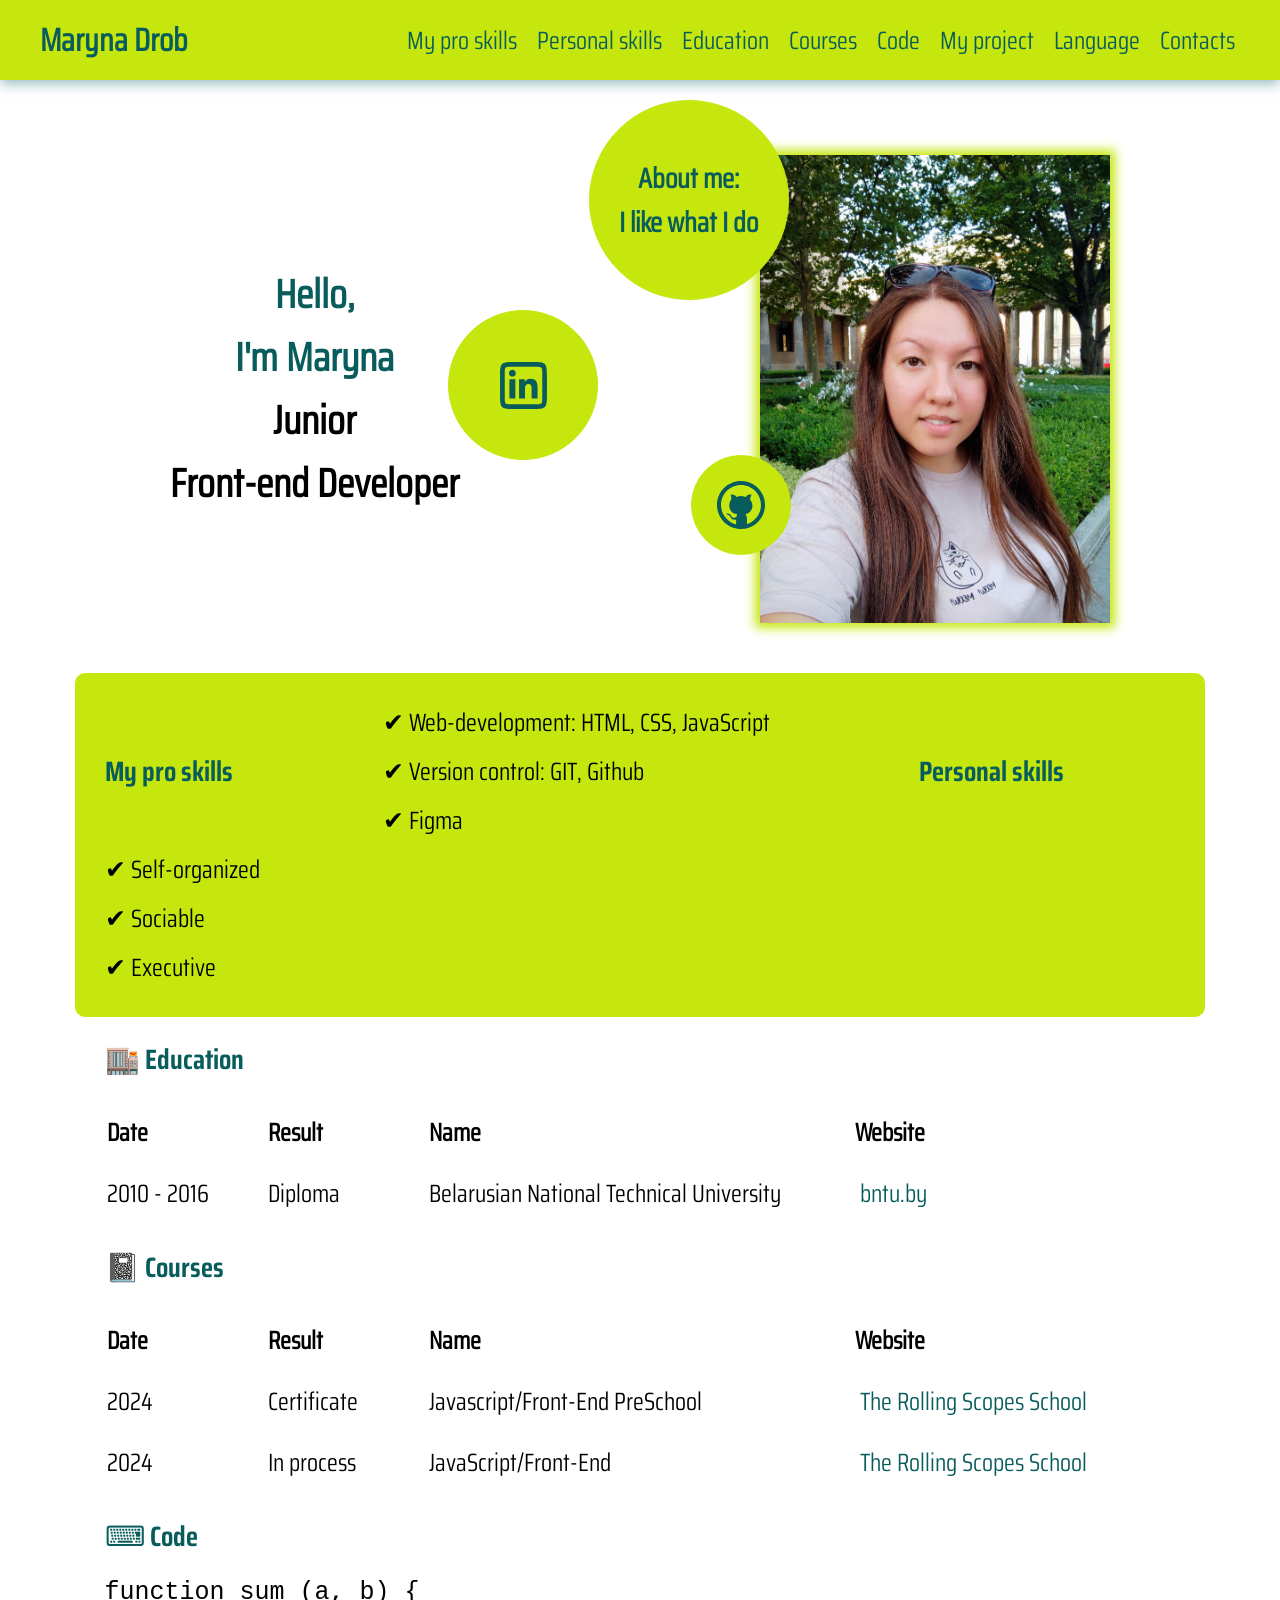
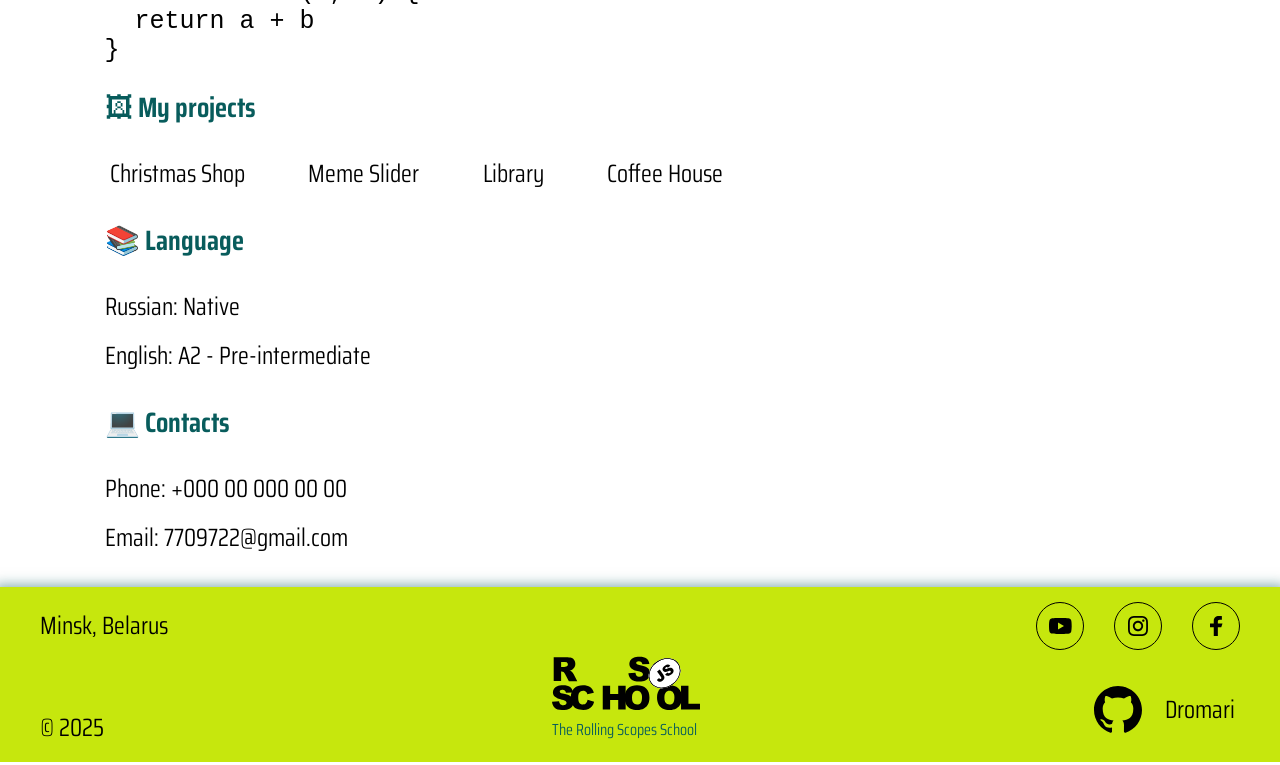
==== index.html @ 3d4a4706 "refactor: html for walidator" ====
<!DOCTYPE html>
<html lang="en">

<head>
  <meta charset="UTF-8">
  <meta name="viewport" content="width=device-width, initial-scale=1.0">
  <link rel="stylesheet" href="./style.css">
  <link rel="icon" href="./assets/images/favicon.ico" sizes="32x32">
  <title>Maryna Drob</title>
</head>

<body class="body">
  <div class="body-wrapper">

    <header class="header">
      <div class="header-wrapper">
        <div class="logo">
          <h1>Maryna Drob</h1>
        </div>
        <nav class="header-navigation">
          <ul class="header-navigation-wrapper">
            <li><a href="#pro-skills">My pro skills</a></li>
            <li><a href="#personal-skills">Personal skills</a></li>
            <li><a href="#education">Education</a></li>
            <li><a href="#courses">Courses</a></li>
            <li><a href="#code">Code</a></li>
            <li><a href="#projects">My project</a></li>
            <li><a href="#language">Language</a></li>
            <li><a href="#contacts">Contacts</a></li>
          </ul>
        </nav>
      </div>
    </header>

    <main class="main">

      <div class="about-me">
        <div class="name-profession">
          <h2 class="name">Hello,<br> I'm Maryna</h2>
          <h2>Junior <br> Front-end Developer</h2>
        </div>
        <h2 class="discription">About me: <br>
          I like what I do
        </h2>
        <a class="discription discription-github" href="https://github.com/dromari">
          <svg width="48" height="48" viewBox="0 0 48 48" fill="none" xmlns="http://www.w3.org/2000/svg">
            <rect width="48" height="48" fill="white" fill-opacity="0.01" />
            <path fill-rule="evenodd" clip-rule="evenodd"
              d="M24 4C12.9543 4 4 12.9543 4 24C4 35.0457 12.9543 44 24 44C35.0457 44 44 35.0457 44 24C44 12.9543 35.0457 4 24 4ZM0 24C0 10.7452 10.7452 0 24 0C37.2548 0 48 10.7452 48 24C48 37.2548 37.2548 48 24 48C10.7452 48 0 37.2548 0 24Z"
              fill="#085c5c" />
            <path fill-rule="evenodd" clip-rule="evenodd"
              d="M19.183 45.4715C18.9896 45.2218 18.9896 42.9972 19.183 38.798C17.1112 38.8695 15.8022 38.7257 15.256 38.3666C14.4368 37.8279 13.6166 36.1666 12.8889 34.9958C12.1612 33.825 10.546 33.6399 9.8938 33.3782C9.24158 33.1164 9.07785 32.0495 11.691 32.8564C14.3042 33.6633 14.4316 35.8606 15.256 36.3744C16.0804 36.8882 18.0512 36.6634 18.9446 36.2518C19.8379 35.8402 19.7722 34.3077 19.9315 33.7006C20.1329 33.1339 19.423 33.0082 19.4074 33.0036C18.5353 33.0036 13.9537 32.0072 12.6952 27.5705C11.4368 23.1339 13.0579 20.234 13.9227 18.9874C14.4992 18.1563 14.4482 16.3851 13.7697 13.6736C16.2333 13.3588 18.1344 14.1342 19.4732 16C19.4745 16.0107 21.2283 14.9571 24 14.9571C26.7718 14.9571 27.7551 15.8153 28.514 16C29.2728 16.1847 29.8798 12.734 34.5666 13.6736C33.5881 15.5968 32.7686 18 33.3941 18.9874C34.0195 19.9748 36.4742 23.1146 34.9664 27.5705C33.9611 30.5412 31.9851 32.3522 29.0382 33.0036C28.7002 33.1114 28.5313 33.2854 28.5313 33.5254C28.5313 33.8855 28.9881 33.9248 29.6463 35.6116C30.085 36.7361 30.1167 39.9479 29.7413 45.2469C28.7904 45.489 28.0506 45.6515 27.5219 45.7346C26.5845 45.8819 25.5667 45.9645 24.5666 45.9964C23.5666 46.0283 23.2193 46.0247 21.8368 45.896C20.9151 45.8102 20.0305 45.6687 19.183 45.4715Z"
              fill="#085c5c" />
          </svg>
        </a>
        <a class="discription discription-linkedin" href="https://www.linkedin.com/in/dromari/"><svg
            xmlns="http://www.w3.org/2000/svg" xmlns:xlink="http://www.w3.org/1999/xlink" viewBox="0,0,256,256"
            width="75px" height="75px" fill-rule="nonzero">
            <g fill="#085c5c" fill-rule="nonzero" stroke="none" stroke-width="1" stroke-linecap="butt"
              stroke-linejoin="miter" stroke-miterlimit="10" stroke-dasharray="" stroke-dashoffset="0"
              font-family="none" font-size="none" style="mix-blend-mode: normal">
              <g transform="scale(4,4)">
                <path
                  d="M23.77344,12c-10.918,0 -11.77344,0.85444 -11.77344,11.77344v16.45312c0,10.918 0.85544,11.77344 11.77344,11.77344h16.45312c10.918,0 11.77344,-0.85444 11.77344,-11.77344v-16.45312c0,-10.919 -0.85444,-11.77344 -11.77344,-11.77344zM21.16797,16h21.66406c4.793,0 5.16797,0.37497 5.16797,5.16797v21.66406c0,4.793 -0.37597,5.16797 -5.16797,5.16797h-21.66406c-4.793,0 -5.16797,-0.37597 -5.16797,-5.16797v-21.66406c0,-4.793 0.37497,-5.16797 5.16797,-5.16797zM22.50195,18.50391c-1.629,0 -2.94922,1.32027 -2.94922,2.94727c0,1.627 1.31922,2.94922 2.94922,2.94922c1.625,0 2.94531,-1.32122 2.94531,-2.94922c0,-1.625 -1.32031,-2.94727 -2.94531,-2.94727zM37.93359,26.32227c-2.46,0 -4.11016,1.34991 -4.78516,2.62891h-0.07031v-2.22266h-4.84961v16.27148h5.05273v-8.05078c0,-2.123 0.40611,-4.17773 3.03711,-4.17773c2.594,0 2.62695,2.42941 2.62695,4.31641v7.91211h5.05469v-8.92578c0,-4.382 -0.94541,-7.75195 -6.06641,-7.75195zM19.97266,26.72852v16.27148h5.05664v-16.27148z">
                </path>
              </g>
            </g>
          </svg></a>
        <div class="photo">
          <img class="photo-img" src="./assets/images/my-photo.jpg" alt="My Photo">
        </div>
      </div>

      <div class="skills section">
        <p class="title-section">My pro skills</p>
        <ul class="pro-skills-wrapper title-section">
          <li>&#10004; Web-development: HTML, CSS, JavaScript</li>
          <li>&#10004; Version control: GIT, Github</li>
          <li>&#10004; Figma</li>
        </ul>
        <p class="title-section">Personal skills</p>
        <ul class="personal-skills-wrapper title-section">
          <li>&#10004; Self-organized</li>
          <li>&#10004; Sociable</li>
          <li>&#10004; Executive</li>
        </ul>
      </div>

      <div class="education section" id="education">
        <p class="title-section">&#127980; Education</p>
        <table class="education-wrapper">
          <thead>
            <tr>
              <th class="table-date">Date</th>
              <th class="table-result">Result</th>
              <th class="table-name">Name</th>
              <th class="table-website">Website</th>
            </tr>
          </thead>
          <tbody>
            <tr>
              <td>2010 - 2016</td>
              <td>Diploma</td>
              <td>Belarusian National Technical University</td>
              <td><a href="https://bntu.by/en/university">bntu.by</a></td>
            </tr>
          </tbody>
        </table>
      </div>

      <div class="courses section" id="courses">
        <p class="title-section">&#128211; Courses</p>
        <table class="courses-wrapper">
          <thead>
            <tr>
              <th class="table-date">Date</th>
              <th class="table-result">Result</th>
              <th class="table-name">Name</th>
              <th class="table-website">Website</th>
            </tr>
          </thead>
          <tbody>
            <tr>
              <td>2024</td>
              <td>Certificate</td>
              <td>Javascript/Front-End PreSchool</td>
              <td><a href="https://rs.school/courses/javascript-preschool-ru">The Rolling Scopes School</a></td>
            </tr>
            <tr>
              <td>2024</td>
              <td>In process</td>
              <td>JavaScript/Front-End</td>
              <td><a href="https://rs.school/courses/javascript-ru">The Rolling Scopes School</a></td>
            </tr>
          </tbody>
        </table>
      </div>

      <div class="code section" id="code">
        <p class="title-section">&#9000; Code</p>
        <code class="code-wrapper"> function sum (a, b)  { <br>
                  &nbsp;&nbsp;return a + b <br>
                 }
        </code>
      </div>

      <div class="projects section" id="projects">
        <p class="title-section">&#128444; My projects</p>
        <ul class="projects-wrapper">
          <li>
            <a href="https://rolling-scopes-school.github.io/dromari-JSFE2024Q4/christmas-shop/pages/home/">Christmas
              Shop</a>
          </li>
          <li>
            <a href="https://dromari.github.io/cssMemeSlider/cssMemeSlider/index.html">Meme Slider</a>
          </li>
          <li>
            <a href="https://dromari.github.io/library/library/index.html">Library</a>
          </li>
          <li>
            <a href="https://dromari.github.io/coffee-house/coffee-house/pages/home/">Coffee House</a>
          </li>
        </ul>
      </div>

      <div class="language section" id="language">
        <p class="title-section">&#128218; Language</p>
        <ul class="language-wrapper">
          <li>Russian: Native</li>
          <li>English: A2 - Pre-intermediate</li>
        </ul>
      </div>

      <div class="contacts section" id="contacts">
        <p class="title-section">&#128187; Contacts</p>
        <ul class="contacts-wrapper">
          <li><a class="links-contacts" href="+000000000000">Phone: +000 00 000 00 00</a>
          </li>
          <li>
            <a class="links-contacts" href="mailto:7709722@gmail.com">Email: 7709722@gmail.com</a>
          </li>
        </ul>
      </div>

    </main>

    <footer class="footer">
      <div class="footer-wrapper">

        <div class="footer-first-line">
          <p class="location">Minsk, Belarus</p>
          <div class="social-wrapper">
            <div class="social-circle">
              <a href="https://youtube.com">
                <svg class="youtube-img social-img" width="24" height="24" viewBox="0 0 24 24" fill="none"
                  xmlns="http://www.w3.org/2000/svg">
                  <path
                    d="M10.03 15.38V8.62L15.97 12L10.03 15.38ZM23.23 6.5C23.1026 6.01772 22.8508 5.57733 22.4998 5.22285C22.1488 4.86838 21.711 4.61222 21.23 4.48C19.46 4 12.35 4 12.35 4C12.35 4 5.25 4 3.48 4.48C2.99901 4.61222 2.56115 4.86838 2.21018 5.22285C1.85921 5.57733 1.60743 6.01772 1.48 6.5C1 8.28 1 12 1 12C1 12 1 15.72 1.47 17.5C1.5983 17.9835 1.85159 18.4247 2.20441 18.7793C2.55723 19.1338 2.99717 19.3893 3.48 19.52C5.25 20 12.36 20 12.36 20C12.36 20 19.46 20 21.23 19.52C21.711 19.3878 22.1488 19.1316 22.4998 18.7771C22.8508 18.4227 23.1026 17.9823 23.23 17.5C23.71 15.72 23.71 12 23.71 12C23.71 12 23.71 8.28 23.24 6.5H23.23Z"
                    fill="black" />
                </svg>
              </a>
            </div>
            <div class="social-circle">
              <a href="https://instagram.com">
                <svg class="instagram-img social-img" width="24" height="24" viewBox="0 0 24 24" fill="none"
                  xmlns="http://www.w3.org/2000/svg">
                  <path
                    d="M13.0202 2C14.8202 2 15.2002 2.02 16.1202 2.06C17.1802 2.11 17.9102 2.28 18.5402 2.53C19.2002 2.78 19.7602 3.13 20.3102 3.68C20.8702 4.23 21.2102 4.79 21.4702 5.45C21.7202 6.08 21.8802 6.81 21.9302 7.88C21.9802 8.83 21.9902 9.2 21.9902 11.2V12.8C21.9902 14.8 21.9802 15.17 21.9302 16.12C21.9144 16.9468 21.7589 17.7651 21.4702 18.54C21.2102 19.2 20.8702 19.76 20.3202 20.31C19.7602 20.87 19.2002 21.21 18.5402 21.47C17.9102 21.72 17.1802 21.88 16.1202 21.93C15.1702 21.98 14.7902 21.99 12.7902 21.99H11.2002C9.20015 21.99 8.83015 21.98 7.87015 21.93C7.04333 21.9141 6.22515 21.7586 5.45015 21.47C4.78376 21.2195 4.17981 20.8271 3.68015 20.32C3.16796 19.8186 2.77199 19.211 2.52015 18.54C2.23177 17.765 2.07626 16.9468 2.06015 16.12C2.01113 15.0874 1.99112 14.0537 2.00015 13.02V10.97C2.00015 9.17 2.02015 8.79 2.06015 7.87C2.11015 6.81 2.28015 6.08 2.52015 5.45C2.78015 4.79 3.12015 4.23 3.68015 3.68C4.17533 3.16743 4.78059 2.77418 5.45015 2.53C6.22461 2.23821 7.04278 2.07931 7.87015 2.06C8.79015 2.02 9.17015 2 10.9702 2H13.0202ZM13.0402 3.8H10.9502C9.22015 3.8 8.85015 3.82 7.95015 3.86C6.98015 3.9 6.45015 4.06 6.10015 4.2C5.63015 4.38 5.30015 4.6 4.95015 4.95C4.60015 5.3 4.38015 5.63 4.20015 6.1C4.07015 6.45 3.90015 6.98 3.86015 7.96C3.82015 8.86 3.80015 9.22 3.80015 10.96V13.04C3.80015 14.78 3.82015 15.14 3.86015 16.04C3.90015 17.01 4.06015 17.54 4.20015 17.89C4.38015 18.36 4.60015 18.69 4.95015 19.04C5.30015 19.39 5.63015 19.61 6.10015 19.79C6.45015 19.93 6.98015 20.09 7.96015 20.13C8.93015 20.18 9.28015 20.19 11.4402 20.19H12.5502C14.7202 20.19 15.0602 20.18 16.0402 20.13C17.0102 20.09 17.5402 19.93 17.8902 19.79C18.3602 19.61 18.6902 19.39 19.0402 19.04C19.3902 18.69 19.6102 18.36 19.7902 17.89C19.9302 17.54 20.0902 17.01 20.1302 16.04C20.1802 15.06 20.1902 14.72 20.1902 12.55V11.45C20.1902 9.28 20.1802 8.93 20.1302 7.95C20.0902 6.98 19.9302 6.45 19.7902 6.1C19.6292 5.66543 19.373 5.27246 19.0402 4.95C18.7179 4.61692 18.3249 4.3606 17.8902 4.2C17.2971 3.98317 16.6716 3.86822 16.0402 3.86C15.0409 3.81227 14.0405 3.79226 13.0402 3.8ZM12.0002 6.86C13.362 6.86 14.6681 7.40101 15.6311 8.36401C16.5941 9.32701 17.1352 10.6331 17.1352 11.995C17.1352 13.3569 16.5941 14.663 15.6311 15.626C14.6681 16.589 13.362 17.13 12.0002 17.13C10.6383 17.13 9.33216 16.589 8.36916 15.626C7.40616 14.663 6.86515 13.3569 6.86515 11.995C6.86515 10.6331 7.40616 9.32701 8.36916 8.36401C9.33216 7.40101 10.6383 6.86 12.0002 6.86ZM12.0002 8.66C11.1157 8.66 10.2674 9.01136 9.64195 9.6368C9.01652 10.2622 8.66515 11.1105 8.66515 11.995C8.66515 12.8795 9.01652 13.7278 9.64195 14.3532C10.2674 14.9786 11.1157 15.33 12.0002 15.33C12.8847 15.33 13.7329 14.9786 14.3584 14.3532C14.9838 13.7278 15.3352 12.8795 15.3352 11.995C15.3352 11.1105 14.9838 10.2622 14.3584 9.6368C13.7329 9.01136 12.8847 8.66 12.0002 8.66ZM17.3302 5.46C17.6484 5.46 17.9536 5.58643 18.1787 5.81147C18.4037 6.03652 18.5302 6.34174 18.5302 6.66C18.5302 6.97826 18.4037 7.28348 18.1787 7.50853C17.9536 7.73357 17.6484 7.86 17.3302 7.86C17.0119 7.86 16.7067 7.73357 16.4816 7.50853C16.2566 7.28348 16.1302 6.97826 16.1302 6.66C16.1302 6.34174 16.2566 6.03652 16.4816 5.81147C16.7067 5.58643 17.0119 5.46 17.3302 5.46Z"
                    fill="black" />
                </svg>
              </a>
            </div>
            <div class="social-circle">
              <a href="https://facebook.com">
                <svg class="facebook-img social-img" width="24" height="24" viewBox="0 0 24 24" fill="none"
                  xmlns="http://www.w3.org/2000/svg">
                  <path
                    d="M9.78 22L9.75 13.25H6V9.5H9.75V7C9.75 3.63 11.84 2 14.85 2C16.29 2 17.53 2.1 17.89 2.15V5.68H15.8C14.17 5.68 13.85 6.46 13.85 7.6V9.5H18.5L17.25 13.25H13.85V22H9.78Z"
                    fill="black" />
                </svg>
              </a>
            </div>
          </div>
        </div>

        <div class="footer-second-line">
          <p>&copy; 2025</p>
          <a href="https://rs.school/js-stage0/" class="link-rsschool">
            <img src="./assets/images/icon/rs_school_js.svg" alt="GitHub">
            The Rolling Scopes School
          </a>
          <a href="https://github.com/dromari" class="link-github">
            <svg xmlns="http://www.w3.org/2000/svg" x="0px" y="0px" width="64" height="64" viewBox="0 0 32 32">
              <path fill-rule="evenodd"
                d="M 16 4 C 9.371094 4 4 9.371094 4 16 C 4 21.300781 7.4375 25.800781 12.207031 27.386719 C 12.808594 27.496094 13.027344 27.128906 13.027344 26.808594 C 13.027344 26.523438 13.015625 25.769531 13.011719 24.769531 C 9.671875 25.492188 8.96875 23.160156 8.96875 23.160156 C 8.421875 21.773438 7.636719 21.402344 7.636719 21.402344 C 6.546875 20.660156 7.71875 20.675781 7.71875 20.675781 C 8.921875 20.761719 9.554688 21.910156 9.554688 21.910156 C 10.625 23.746094 12.363281 23.214844 13.046875 22.910156 C 13.15625 22.132813 13.46875 21.605469 13.808594 21.304688 C 11.144531 21.003906 8.34375 19.972656 8.34375 15.375 C 8.34375 14.0625 8.8125 12.992188 9.578125 12.152344 C 9.457031 11.851563 9.042969 10.628906 9.695313 8.976563 C 9.695313 8.976563 10.703125 8.65625 12.996094 10.207031 C 13.953125 9.941406 14.980469 9.808594 16 9.804688 C 17.019531 9.808594 18.046875 9.941406 19.003906 10.207031 C 21.296875 8.65625 22.300781 8.976563 22.300781 8.976563 C 22.957031 10.628906 22.546875 11.851563 22.421875 12.152344 C 23.191406 12.992188 23.652344 14.0625 23.652344 15.375 C 23.652344 19.984375 20.847656 20.996094 18.175781 21.296875 C 18.605469 21.664063 18.988281 22.398438 18.988281 23.515625 C 18.988281 25.121094 18.976563 26.414063 18.976563 26.808594 C 18.976563 27.128906 19.191406 27.503906 19.800781 27.386719 C 24.566406 25.796875 28 21.300781 28 16 C 28 9.371094 22.628906 4 16 4 Z">
              </path>
            </svg>
            Dromari
          </a>
        </div>

      </div>
    </footer>



  </div>
</body>

</html>
---- style.css ----
/* :root {
  --bg: #ffffff;
  --green-line: #c6e70d8e;
  --max-width: 1440px;
  --content-width: 1238px;
} */

@font-face {
  font-family: "Saira-Regular";
  src: url("./assets/fonts/Saira_Condensed-Regular.ttf");
}

@font-face {
  font-family: "Saira-Bold";
  src: url("./assets/fonts/Saira_Condensed-Bold.ttf");
}

* {
  box-sizing: border-box;
}

html {
  scroll-behavior: smooth;
}

body {
  margin: 0 auto;
  max-width: 1920px;
  font-family: "Saira-Regular";
}

.body-wrapper {
  display: flex;
  flex-direction: column;
  justify-content: space-between;
  max-width: 1920px;
}

h1 {
  margin: 0;
  color: #085c5c;
}

hr {
  border: none;
  background-color: #085c5c;
  height: 3px;
  width: 80%;
}

h2 {
  margin: 0;
  text-align: center;
  font-size: 40px;
}

ul {
  margin: 0;
  padding: 0;
}

li {
  list-style: none;
}

a {
  text-decoration: none;
  transition: background 0.5s, color 0.5s;
  color: #085c5c;
  padding: 5px;
  border-radius: 10px;
}

a:hover {
  background: #085c5c;
  color: #c6e70d;
}

p {
  font-family: "Saira-Regular";
  font-size: 25px;
  margin: 20px 0;
}

.section {
  width: 90%;
}

.section > ul > li {
  font-size: 25px;
  padding: 5px 0;
}

/*--------header-----------*/

.header {
  background: #c6e70d;
  box-shadow: 0px 4px 12px #0d606f6b;
}

.header-wrapper {
  display: flex;
  align-items: center;
  justify-content: space-between;
  margin: 15px 40px;
  flex-wrap: wrap;
}

.header-navigation-wrapper {
  display: flex;
  cursor: pointer;
  gap: 10px;
  font-size: 25px;
  flex-wrap: wrap;
}

/*----------main----------*/

.main {
  display: flex;
  flex-direction: column;
  align-items: center;
  margin: 25px 45px;
}

/*--------about-me--------*/

.about-me {
  display: flex;
  justify-content: space-around;
  align-items: center;
  width: 100%;
  margin: 50px 0;
  gap: 50px;
}

.name {
  display: flex;
  flex-direction: column;
  align-items: center;
  text-decoration: none;
  color: #085c5c;
  text-align: center;
}
/* 
.name::after {
  width: 200px;
  height: 2px;
  color: #c6e70d;
} */

.discription {
  position: absolute;
  top: 100px;
  left: 46%;
  display: flex;
  border: 1px solid #c6e70d;
  border-radius: 50%;
  width: 200px;
  height: 200px;
  align-items: center;
  justify-content: center;
  font-size: 28px;
  background-color: #c6e70d;
  color: #085c5c;
  z-index: 5;
}

.discription-github {
  width: 100px;
  height: 100px;
  top: 455px;
  left: 54%;
}

.discription-linkedin {
  width: 150px;
  height: 150px;
  top: 310px;
  left: 35%;
}

.discription-github:hover,
.discription-linkedin:hover {
  box-shadow: 0px 0px 10px 5px #c6e70d;
  background-color: #d5f80f;
  transition: 0.5s;
  border-radius: 50%;
}

.discription-github:hover > svg,
.discription-linkedin:hover > svg {
  transform: scale(1.2);
  transition: 0.5s;
}

.photo {
  display: flex;
  justify-content: center;
  box-shadow: 0px 0px 10px 5px #c6e70d;
  width: 350px;
  overflow: hidden;
}

.photo-img {
  width: 100%;
}

.text {
  text-align: center;
  font-family: "RobotoSlab";
  font-size: 25px;
  text-decoration: none;
  color: #085c5c;
}

/*----------skills---------*/

.skills {
  display: flex;
  align-items: center;
  gap: 14%;
  width: 95%;
  background-color: #c6e70d;
  border-radius: 10px;
  flex-wrap: wrap;
  padding: 25px 30px;
}

.title-section {
  font-family: "Saira-Bold";
  color: #085c5c;
  font-size: 28px;
}

.title-section > li {
  font-family: "Saira-Regular";
  color: #000;
}

/*---------education---------*/

table,
th,
td {
  border: 1px none rgb(0, 0, 0);
}

th,
td {
  padding: 10px 0;
}

.education-wrapper {
  font-size: 25px;
  width: 100%;
  text-align: justify;
}

.table-date {
  width: 15%;
}

.table-result {
  width: 15%;
}

.table-name {
  width: 40%;
}

/*---------courses--------*/

.courses-wrapper {
  font-size: 25px;
  width: 100%;
  text-align: justify;
}

/*---------cost--------*/

.code-wrapper {
  font-size: 25px;
}

/*---------projects-------*/

.projects-wrapper {
  display: flex;
  gap: 5%;
}

.projects-wrapper > li > a {
  color: #000;
}

.projects-wrapper > li > a:hover {
  color: #c6e70d;
}

/*---------language------*/

/*---------contacts-------*/

.links-contacts {
  padding: 0;
  color: #000;
}

.links-contacts:hover {
  background: none;
  color: #085c5c;
}

/*--------footer------*/

.footer {
  background-color: #c6e70d;
  box-shadow: 0px 3px 12px 5px rgb(8 92 92 / 50%);
}

.footer-wrapper {
  margin: 15px 40px;
}

.footer p {
  font-size: 25px;
  margin: 0;
}

.footer-first-line,
.footer-second-line {
  display: flex;
  justify-content: space-between;
}

.footer-first-line {
  align-items: center;
}

.footer-second-line {
  align-items: end;
}

.footer-second-line p {
  margin-right: 66px;
}

.social-wrapper {
  display: flex;
  gap: 30px;
}

.social-circle:hover {
  border: 4px solid #085c5c;
  background: #085c5c;
}

.social-circle:hover > a > .social-img > path {
  transition: 0.5s;
  fill: #c6e70d;
}

.footer-social-wrapper > ul {
  margin: 0;
}

.social-circle {
  display: flex;
  align-items: center;
  justify-content: center;
  width: 48px;
  height: 48px;
  border: 1px solid #000;
  border-radius: 50%;
  gap: 25px;
  cursor: pointer;
}

.social-circle a {
  width: 24px;
  height: 24px;
  padding: 0;
}

.social-circle > a:hover {
  background: none;
  border-radius: 0px;
}

.link-github {
  display: flex;
  align-items: center;
  gap: 15px;
  font-size: 25px;
  color: #000;
}

.link-github:hover {
  background: none;
  color: #085c5c;
}

.link-github:hover > svg {
  fill: #085c5c;
}
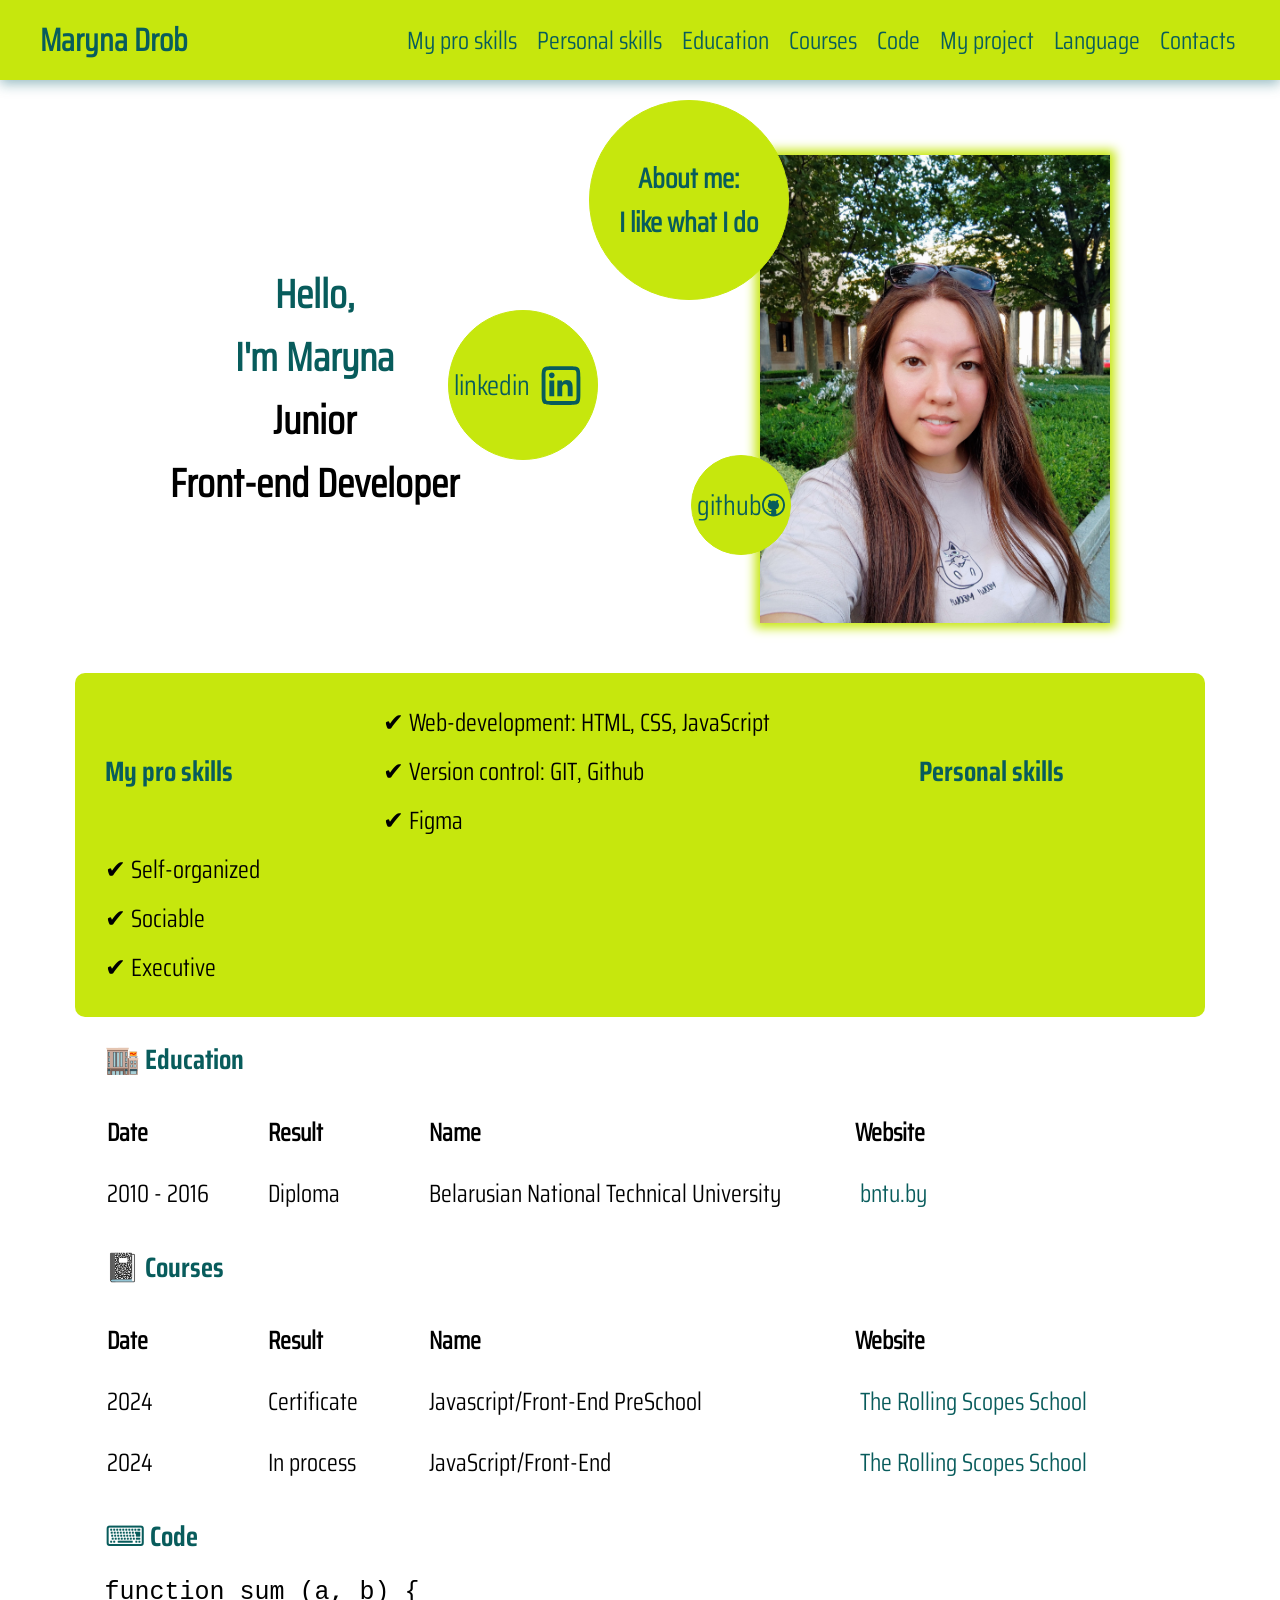
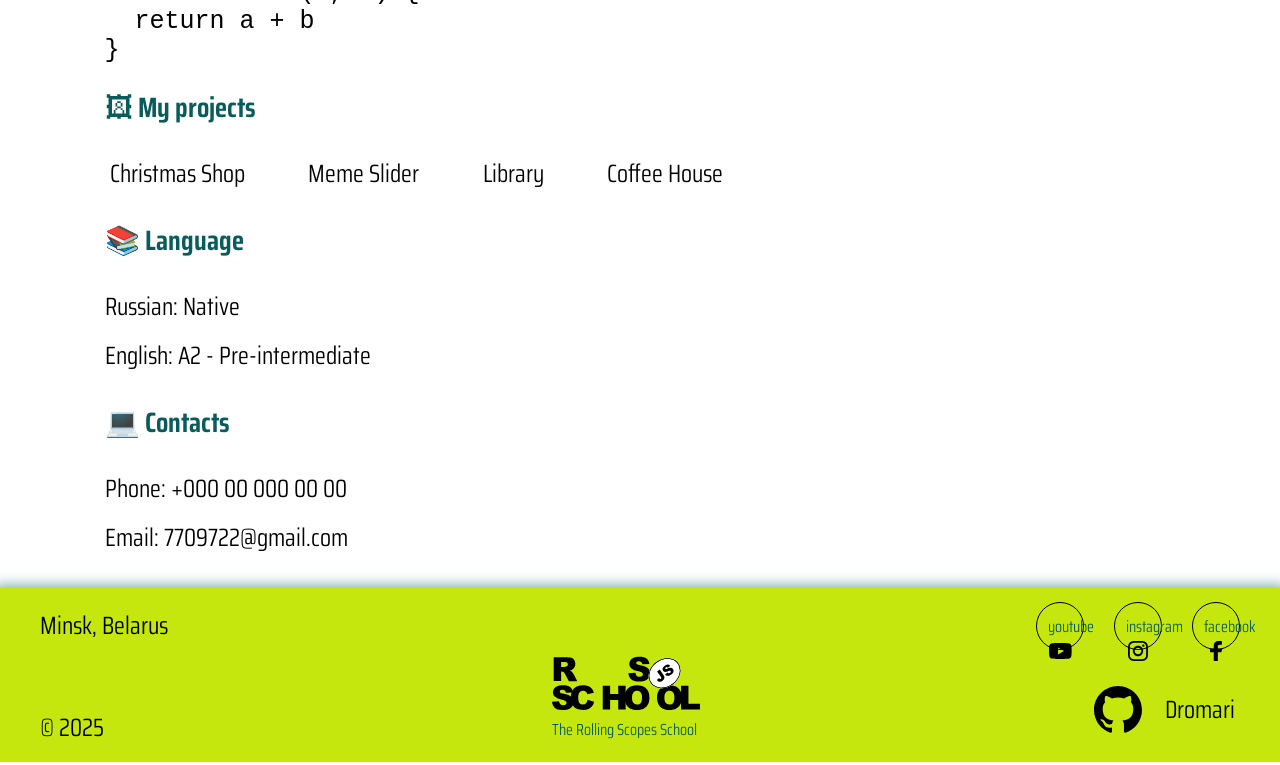
==== commit 6d1fbd0f: "refactor: anchor" ====
--- a/index.html
+++ b/index.html
@@ -43,6 +43,7 @@
           I like what I do
         </h2>
         <a class="discription discription-github" href="https://github.com/dromari">
+          github
           <svg width="48" height="48" viewBox="0 0 48 48" fill="none" xmlns="http://www.w3.org/2000/svg">
             <rect width="48" height="48" fill="white" fill-opacity="0.01" />
             <path fill-rule="evenodd" clip-rule="evenodd"
@@ -53,7 +54,9 @@
               fill="#085c5c" />
           </svg>
         </a>
-        <a class="discription discription-linkedin" href="https://www.linkedin.com/in/dromari/"><svg
+        <a class="discription discription-linkedin" href="https://www.linkedin.com/in/dromari/">
+          linkedin
+          <svg
             xmlns="http://www.w3.org/2000/svg" xmlns:xlink="http://www.w3.org/1999/xlink" viewBox="0,0,256,256"
             width="75px" height="75px" fill-rule="nonzero">
             <g fill="#085c5c" fill-rule="nonzero" stroke="none" stroke-width="1" stroke-linecap="butt"
@@ -65,20 +68,21 @@
                 </path>
               </g>
             </g>
-          </svg></a>
+          </svg>
+        </a>
         <div class="photo">
           <img class="photo-img" src="./assets/images/my-photo.jpg" alt="My Photo">
         </div>
       </div>
 
       <div class="skills section">
-        <p class="title-section">My pro skills</p>
+        <p class="title-section" id="pro-skills">My pro skills</p>
         <ul class="pro-skills-wrapper title-section">
           <li>&#10004; Web-development: HTML, CSS, JavaScript</li>
           <li>&#10004; Version control: GIT, Github</li>
           <li>&#10004; Figma</li>
         </ul>
-        <p class="title-section">Personal skills</p>
+        <p class="title-section" id="personal-skills">Personal skills</p>
         <ul class="personal-skills-wrapper title-section">
           <li>&#10004; Self-organized</li>
           <li>&#10004; Sociable</li>
@@ -86,15 +90,15 @@
         </ul>
       </div>
 
-      <div class="education section" id="education">
-        <p class="title-section">&#127980; Education</p>
+      <div class="education section">
+        <p class="title-section" id="education">&#127980; Education</p>
         <table class="education-wrapper">
           <thead>
             <tr>
-              <th class="table-date">Date</th>
-              <th class="table-result">Result</th>
-              <th class="table-name">Name</th>
-              <th class="table-website">Website</th>
+              <th class="table-date" scope="col">Date</th>
+              <th class="table-result" scope="col">Result</th>
+              <th class="table-name" scope="col">Name</th>
+              <th class="table-website" scope="col">Website</th>
             </tr>
           </thead>
           <tbody>
@@ -108,15 +112,15 @@
         </table>
       </div>
 
-      <div class="courses section" id="courses">
-        <p class="title-section">&#128211; Courses</p>
+      <div class="courses section">
+        <p class="title-section" id="courses">&#128211; Courses</p>
         <table class="courses-wrapper">
           <thead>
             <tr>
-              <th class="table-date">Date</th>
-              <th class="table-result">Result</th>
-              <th class="table-name">Name</th>
-              <th class="table-website">Website</th>
+              <th class="table-date" scope="col">Date</th>
+              <th class="table-result" scope="col">Result</th>
+              <th class="table-name" scope="col">Name</th>
+              <th class="table-website" scope="col">Website</th>
             </tr>
           </thead>
           <tbody>
@@ -136,16 +140,16 @@
         </table>
       </div>
 
-      <div class="code section" id="code">
-        <p class="title-section">&#9000; Code</p>
+      <div class="code section">
+        <p class="title-section" id="code">&#9000; Code</p>
         <code class="code-wrapper"> function sum (a, b)  { <br>
                   &nbsp;&nbsp;return a + b <br>
                  }
         </code>
       </div>
 
-      <div class="projects section" id="projects">
-        <p class="title-section">&#128444; My projects</p>
+      <div class="projects section">
+        <p class="title-section" id="projects">&#128444; My projects</p>
         <ul class="projects-wrapper">
           <li>
             <a href="https://rolling-scopes-school.github.io/dromari-JSFE2024Q4/christmas-shop/pages/home/">Christmas
@@ -163,16 +167,16 @@
         </ul>
       </div>
 
-      <div class="language section" id="language">
-        <p class="title-section">&#128218; Language</p>
+      <div class="language section">
+        <p class="title-section" id="language">&#128218; Language</p>
         <ul class="language-wrapper">
           <li>Russian: Native</li>
           <li>English: A2 - Pre-intermediate</li>
         </ul>
       </div>
 
-      <div class="contacts section" id="contacts">
-        <p class="title-section">&#128187; Contacts</p>
+      <div class="contacts section">
+        <p class="title-section" id="contacts">&#128187; Contacts</p>
         <ul class="contacts-wrapper">
           <li><a class="links-contacts" href="+000000000000">Phone: +000 00 000 00 00</a>
           </li>
@@ -191,7 +195,7 @@
           <p class="location">Minsk, Belarus</p>
           <div class="social-wrapper">
             <div class="social-circle">
-              <a href="https://youtube.com">
+              <a href="https://youtube.com">youtube
                 <svg class="youtube-img social-img" width="24" height="24" viewBox="0 0 24 24" fill="none"
                   xmlns="http://www.w3.org/2000/svg">
                   <path
@@ -201,7 +205,7 @@
               </a>
             </div>
             <div class="social-circle">
-              <a href="https://instagram.com">
+              <a href="https://instagram.com">instagram
                 <svg class="instagram-img social-img" width="24" height="24" viewBox="0 0 24 24" fill="none"
                   xmlns="http://www.w3.org/2000/svg">
                   <path
@@ -211,7 +215,7 @@
               </a>
             </div>
             <div class="social-circle">
-              <a href="https://facebook.com">
+              <a href="https://facebook.com">facebook
                 <svg class="facebook-img social-img" width="24" height="24" viewBox="0 0 24 24" fill="none"
                   xmlns="http://www.w3.org/2000/svg">
                   <path
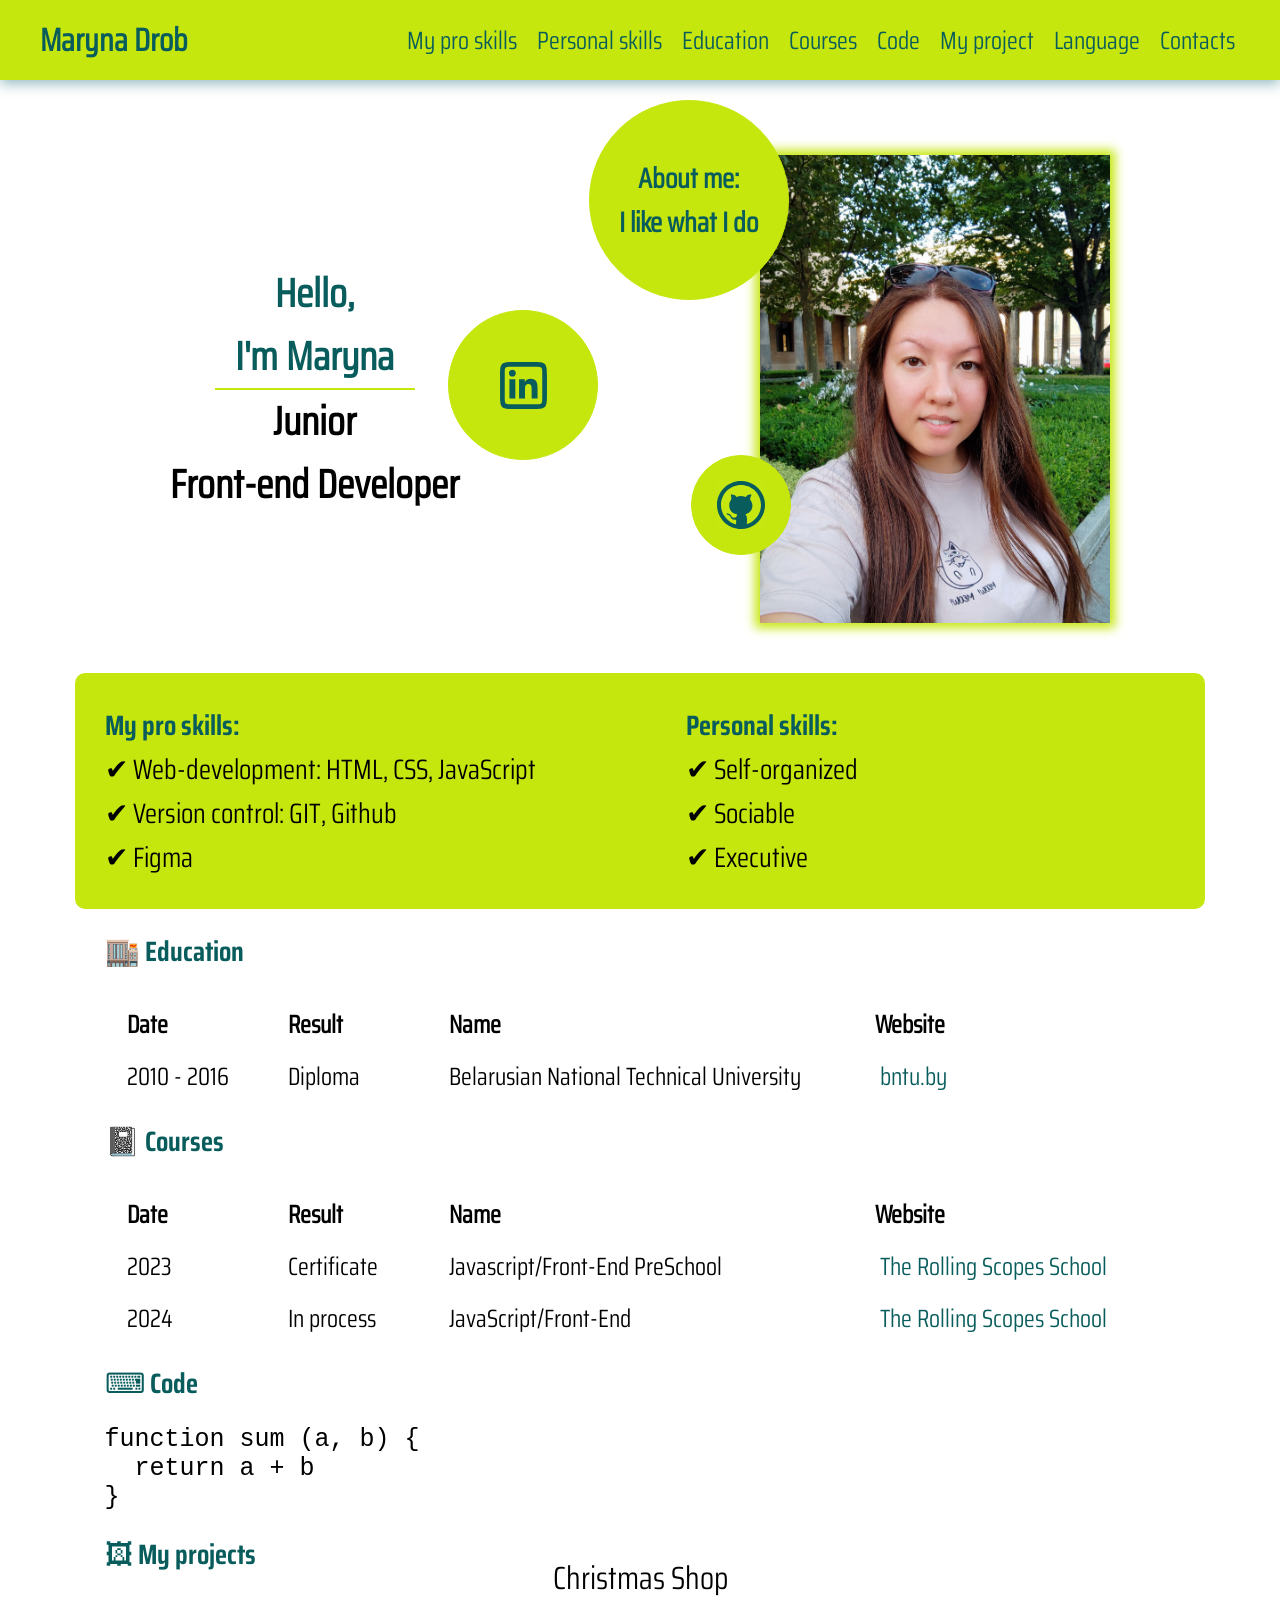
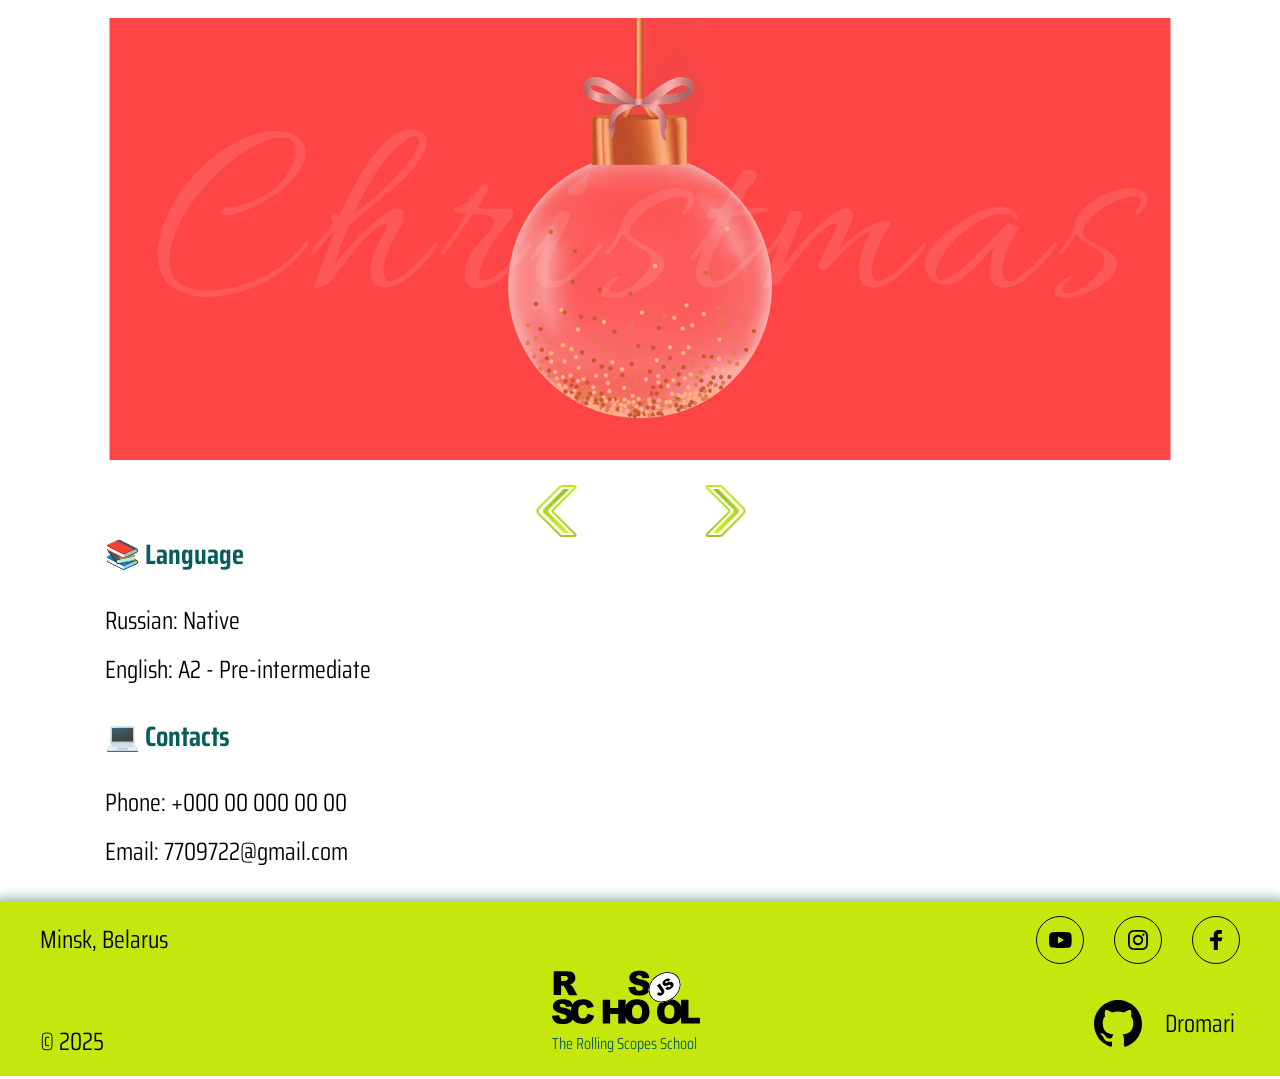
==== commit 35134b28: "feat: slider" ====
--- a/index.html
+++ b/index.html
@@ -42,8 +42,7 @@
         <h2 class="discription">About me: <br>
           I like what I do
         </h2>
-        <a class="discription discription-github" href="https://github.com/dromari">
-          github
+        <a class="discription discription-github" href="https://github.com/dromari" target="_blank">
           <svg width="48" height="48" viewBox="0 0 48 48" fill="none" xmlns="http://www.w3.org/2000/svg">
             <rect width="48" height="48" fill="white" fill-opacity="0.01" />
             <path fill-rule="evenodd" clip-rule="evenodd"
@@ -54,9 +53,7 @@
               fill="#085c5c" />
           </svg>
         </a>
-        <a class="discription discription-linkedin" href="https://www.linkedin.com/in/dromari/">
-          linkedin
-          <svg
+        <a class="discription discription-linkedin" href="https://www.linkedin.com/in/dromari/" target="_blank"><svg
             xmlns="http://www.w3.org/2000/svg" xmlns:xlink="http://www.w3.org/1999/xlink" viewBox="0,0,256,256"
             width="75px" height="75px" fill-rule="nonzero">
             <g fill="#085c5c" fill-rule="nonzero" stroke="none" stroke-width="1" stroke-linecap="butt"
@@ -68,26 +65,30 @@
                 </path>
               </g>
             </g>
-          </svg>
-        </a>
+          </svg></a>
         <div class="photo">
           <img class="photo-img" src="./assets/images/my-photo.jpg" alt="My Photo">
         </div>
       </div>
 
       <div class="skills section">
-        <p class="title-section" id="pro-skills">My pro skills</p>
-        <ul class="pro-skills-wrapper title-section">
-          <li>&#10004; Web-development: HTML, CSS, JavaScript</li>
-          <li>&#10004; Version control: GIT, Github</li>
-          <li>&#10004; Figma</li>
-        </ul>
-        <p class="title-section" id="personal-skills">Personal skills</p>
-        <ul class="personal-skills-wrapper title-section">
-          <li>&#10004; Self-organized</li>
-          <li>&#10004; Sociable</li>
-          <li>&#10004; Executive</li>
-        </ul>
+        <div class="pro-skills">
+          <p class="title-section title-pro-skills" id="pro-skills">My pro skills:</p>
+          <ul class="pro-skills-wrapper title-section">
+            <li>&#10004; Web-development: HTML, CSS, JavaScript</li>
+            <li>&#10004; Version control: GIT, Github</li>
+            <li>&#10004; Figma</li>
+          </ul>
+        </div>
+        <div class="personal-skills">
+          <p class="title-section title-personal-skills" id="personal-skills">Personal skills:</p>
+          <ul class="personal-skills-wrapper title-section">
+            <li>&#10004; Self-organized</li>
+            <li>&#10004; Sociable</li>
+            <li>&#10004; Executive</li>
+          </ul>
+        </div>
+
       </div>
 
       <div class="education section">
@@ -106,7 +107,7 @@
               <td>2010 - 2016</td>
               <td>Diploma</td>
               <td>Belarusian National Technical University</td>
-              <td><a href="https://bntu.by/en/university">bntu.by</a></td>
+              <td><a href="https://bntu.by/en/university" target="_blank">bntu.by</a></td>
             </tr>
           </tbody>
         </table>
@@ -125,16 +126,17 @@
           </thead>
           <tbody>
             <tr>
-              <td>2024</td>
+              <td>2023</td>
               <td>Certificate</td>
               <td>Javascript/Front-End PreSchool</td>
-              <td><a href="https://rs.school/courses/javascript-preschool-ru">The Rolling Scopes School</a></td>
+              <td><a href="https://rs.school/courses/javascript-preschool-ru" target="_blank">The Rolling Scopes
+                  School</a></td>
             </tr>
             <tr>
               <td>2024</td>
               <td>In process</td>
               <td>JavaScript/Front-End</td>
-              <td><a href="https://rs.school/courses/javascript-ru">The Rolling Scopes School</a></td>
+              <td><a href="https://rs.school/courses/javascript-ru" target="_blank">The Rolling Scopes School</a></td>
             </tr>
           </tbody>
         </table>
@@ -150,21 +152,56 @@
 
       <div class="projects section">
         <p class="title-section" id="projects">&#128444; My projects</p>
-        <ul class="projects-wrapper">
-          <li>
-            <a href="https://rolling-scopes-school.github.io/dromari-JSFE2024Q4/christmas-shop/pages/home/">Christmas
-              Shop</a>
-          </li>
-          <li>
-            <a href="https://dromari.github.io/cssMemeSlider/cssMemeSlider/index.html">Meme Slider</a>
-          </li>
-          <li>
-            <a href="https://dromari.github.io/library/library/index.html">Library</a>
-          </li>
-          <li>
-            <a href="https://dromari.github.io/coffee-house/coffee-house/pages/home/">Coffee House</a>
-          </li>
-        </ul>
+
+        <div class="slider">
+          <div class="slider-container">
+            <div class="slide active">
+              <div class="description-slide">
+                <div class="project-name">Christmas Shop</div>
+                <a href="https://rolling-scopes-school.github.io/dromari-JSFE2024Q4/christmas-shop/pages/home/"
+                  target="_blank">
+                  <div class="project-image-container">
+                    <img class="project-image" src="./assets/images/christmas-shop.jpg" alt="project">
+                  </div>
+                </a>
+              </div>
+            </div>
+            <div class="slide">
+              <div class="description-slide">
+                <div class="project-name">Meme Slider</div>
+                <a href="https://dromari.github.io/cssMemeSlider/cssMemeSlider/index.html" target="_blank">
+                  <div class="project-image-container">
+                    <img class="project-image" src="./assets/images/meme-slider.jpg" alt="project">
+                  </div>
+                </a>
+              </div>
+            </div>
+            <div class="slide">
+              <div class="description-slide">
+                <div class="project-name">Library</div>
+                <a href="https://dromari.github.io/library/library/index.html" target="_blank">
+                  <div class="project-image-container">
+                    <img class="project-image" src="./assets/images/library.jpg" alt="project">
+                  </div>
+                </a>
+              </div>
+            </div>
+            <div class="slide">
+              <div class="description-slide">
+                <div class="project-name">Coffee House</div>
+                <a href="https://dromari.github.io/coffee-house/coffee-house/pages/home/" target="_blank">
+                  <div class="project-image-container">
+                    <img class="project-image" src="./assets/images/coffee-house.jpg" alt="project">
+                  </div>
+                </a>
+              </div>
+            </div>
+          </div>
+          <div class="controls">
+            <div class="arrow left"></div>
+            <div class="arrow right"></div>
+          </div>
+        </div>
       </div>
 
       <div class="language section">
@@ -178,10 +215,10 @@
       <div class="contacts section">
         <p class="title-section" id="contacts">&#128187; Contacts</p>
         <ul class="contacts-wrapper">
-          <li><a class="links-contacts" href="+000000000000">Phone: +000 00 000 00 00</a>
+          <li><a class="links-contacts" href="+000000000000" target="_blank">Phone: +000 00 000 00 00</a>
           </li>
           <li>
-            <a class="links-contacts" href="mailto:7709722@gmail.com">Email: 7709722@gmail.com</a>
+            <a class="links-contacts" href="mailto:7709722@gmail.com" target="_blank">Email: 7709722@gmail.com</a>
           </li>
         </ul>
       </div>
@@ -195,7 +232,7 @@
           <p class="location">Minsk, Belarus</p>
           <div class="social-wrapper">
             <div class="social-circle">
-              <a href="https://youtube.com">youtube
+              <a href="https://youtube.com" target="_blank">
                 <svg class="youtube-img social-img" width="24" height="24" viewBox="0 0 24 24" fill="none"
                   xmlns="http://www.w3.org/2000/svg">
                   <path
@@ -205,7 +242,7 @@
               </a>
             </div>
             <div class="social-circle">
-              <a href="https://instagram.com">instagram
+              <a href="https://instagram.com" target="_blank">
                 <svg class="instagram-img social-img" width="24" height="24" viewBox="0 0 24 24" fill="none"
                   xmlns="http://www.w3.org/2000/svg">
                   <path
@@ -215,7 +252,7 @@
               </a>
             </div>
             <div class="social-circle">
-              <a href="https://facebook.com">facebook
+              <a href="https://facebook.com" target="_blank">
                 <svg class="facebook-img social-img" width="24" height="24" viewBox="0 0 24 24" fill="none"
                   xmlns="http://www.w3.org/2000/svg">
                   <path
@@ -229,11 +266,11 @@
 
         <div class="footer-second-line">
           <p>&copy; 2025</p>
-          <a href="https://rs.school/js-stage0/" class="link-rsschool">
+          <a href="https://rs.school/js-stage0/" class="link-rsschool" target="_blank">
             <img src="./assets/images/icon/rs_school_js.svg" alt="GitHub">
             The Rolling Scopes School
           </a>
-          <a href="https://github.com/dromari" class="link-github">
+          <a href="https://github.com/dromari" class="link-github" target="_blank">
             <svg xmlns="http://www.w3.org/2000/svg" x="0px" y="0px" width="64" height="64" viewBox="0 0 32 32">
               <path fill-rule="evenodd"
                 d="M 16 4 C 9.371094 4 4 9.371094 4 16 C 4 21.300781 7.4375 25.800781 12.207031 27.386719 C 12.808594 27.496094 13.027344 27.128906 13.027344 26.808594 C 13.027344 26.523438 13.015625 25.769531 13.011719 24.769531 C 9.671875 25.492188 8.96875 23.160156 8.96875 23.160156 C 8.421875 21.773438 7.636719 21.402344 7.636719 21.402344 C 6.546875 20.660156 7.71875 20.675781 7.71875 20.675781 C 8.921875 20.761719 9.554688 21.910156 9.554688 21.910156 C 10.625 23.746094 12.363281 23.214844 13.046875 22.910156 C 13.15625 22.132813 13.46875 21.605469 13.808594 21.304688 C 11.144531 21.003906 8.34375 19.972656 8.34375 15.375 C 8.34375 14.0625 8.8125 12.992188 9.578125 12.152344 C 9.457031 11.851563 9.042969 10.628906 9.695313 8.976563 C 9.695313 8.976563 10.703125 8.65625 12.996094 10.207031 C 13.953125 9.941406 14.980469 9.808594 16 9.804688 C 17.019531 9.808594 18.046875 9.941406 19.003906 10.207031 C 21.296875 8.65625 22.300781 8.976563 22.300781 8.976563 C 22.957031 10.628906 22.546875 11.851563 22.421875 12.152344 C 23.191406 12.992188 23.652344 14.0625 23.652344 15.375 C 23.652344 19.984375 20.847656 20.996094 18.175781 21.296875 C 18.605469 21.664063 18.988281 22.398438 18.988281 23.515625 C 18.988281 25.121094 18.976563 26.414063 18.976563 26.808594 C 18.976563 27.128906 19.191406 27.503906 19.800781 27.386719 C 24.566406 25.796875 28 21.300781 28 16 C 28 9.371094 22.628906 4 16 4 Z">
@@ -246,9 +283,8 @@
       </div>
     </footer>
 
-
-
   </div>
+  <script src="./index.js"></script>
 </body>
 
 </html>
--- a/style.css
+++ b/style.css
@@ -142,12 +142,13 @@
   color: #085c5c;
   text-align: center;
 }
-/* 
+
 .name::after {
+  content: "";
   width: 200px;
   height: 2px;
-  color: #c6e70d;
-} */
+  background-color: #c6e70d;
+}
 
 .discription {
   position: absolute;
@@ -224,7 +225,7 @@
   background-color: #c6e70d;
   border-radius: 10px;
   flex-wrap: wrap;
-  padding: 25px 30px;
+  padding: 30px;
 }
 
 .title-section {
@@ -236,6 +237,11 @@
 .title-section > li {
   font-family: "Saira-Regular";
   color: #000;
+}
+
+.title-pro-skills,
+.title-personal-skills {
+  margin: 0;
 }
 
 /*---------education---------*/
@@ -248,7 +254,8 @@
 
 th,
 td {
-  padding: 10px 0;
+  padding-top: 10px;
+  padding-left: 20px;
 }
 
 .education-wrapper {
@@ -285,6 +292,11 @@
 
 /*---------projects-------*/
 
+.projects {
+  position: relative;
+  height: 600px;
+}
+
 .projects-wrapper {
   display: flex;
   gap: 5%;
@@ -294,8 +306,125 @@
   color: #000;
 }
 
-.projects-wrapper > li > a:hover {
-  color: #c6e70d;
+
+.slider {
+  position: absolute;
+  top: 55%;
+  left: 50%;
+  width: 100%;
+  text-align: center;
+  transform: translate(-50%, -50%);
+}
+
+.slider-container {
+  position: relative;
+  width: 100%;
+  overflow: hidden;
+}
+
+.slide {
+  display: none;
+  position: relative;
+  animation: 0.5s ease-in-out;
+  margin: 0 auto;
+}
+
+.active,
+.next {
+  display: block;
+}
+
+.next {
+  position: absolute;
+  top: 0;
+  width: 100%;
+}
+
+.description-slide {
+  display: flex;
+  flex-direction: column;
+  align-items: center;
+  justify-content: center;
+  font-size: 32px;
+}
+
+.description-slide img {
+  width: 100%;
+}
+
+.description-slide a:hover {
+  background: none;
+  border-radius: 0px;
+}
+
+.project-name {
+  padding: 10px;
+}
+
+.project-image:hover {
+  box-shadow: 0px 0px 10px 5px #c6e70d;
+}
+
+.controls {
+  display: flex;
+  align-items: center;
+  justify-content: center;
+  gap: 10%;
+}
+
+.arrow {
+  cursor: pointer;
+  width: 62px;
+  height: 62px;
+}
+
+.arrow:hover {
+  transform: scale(1.1);
+  transition: 0.5s;
+}
+
+.left {
+  background: no-repeat url("./assets/images/icons8-шеврон-влево-64.png");
+}
+
+.right {
+  background: no-repeat url("./assets/images/icons8-шеврон-вправо-64.png");
+}
+
+.to-left {
+  animation-name: left;
+}
+
+.from-right {
+  animation-name: right;
+}
+
+.to-right {
+  animation-name: right;
+  animation-direction: reverse;
+}
+
+.from-left {
+  animation-name: left;
+  animation-direction: reverse;
+}
+
+@keyframes left {
+  from {
+    left: 0;
+  }
+  to {
+    left: -100%;
+  }
+}
+
+@keyframes right {
+  from {
+    left: 100%;
+  }
+  to {
+    left: 0;
+  }
 }
 
 /*---------language------*/
@@ -354,11 +483,13 @@
 .social-circle:hover {
   border: 4px solid #085c5c;
   background: #085c5c;
+  
 }
 
 .social-circle:hover > a > .social-img > path {
   transition: 0.5s;
   fill: #c6e70d;
+  transition: 0.5s;
 }
 
 .footer-social-wrapper > ul {
@@ -386,6 +517,7 @@
 .social-circle > a:hover {
   background: none;
   border-radius: 0px;
+  transition: 0.5s;
 }
 
 .link-github {
@@ -399,8 +531,17 @@
 .link-github:hover {
   background: none;
   color: #085c5c;
+  transition: 0.5s;
 }
 
 .link-github:hover > svg {
+  transition: 0.5s;
   fill: #085c5c;
 }
+
+.link-rsschool:hover{
+  background: none;
+  color: #085c5c;
+  transform: scale(1.1);
+  transition: 0.5s;
+}
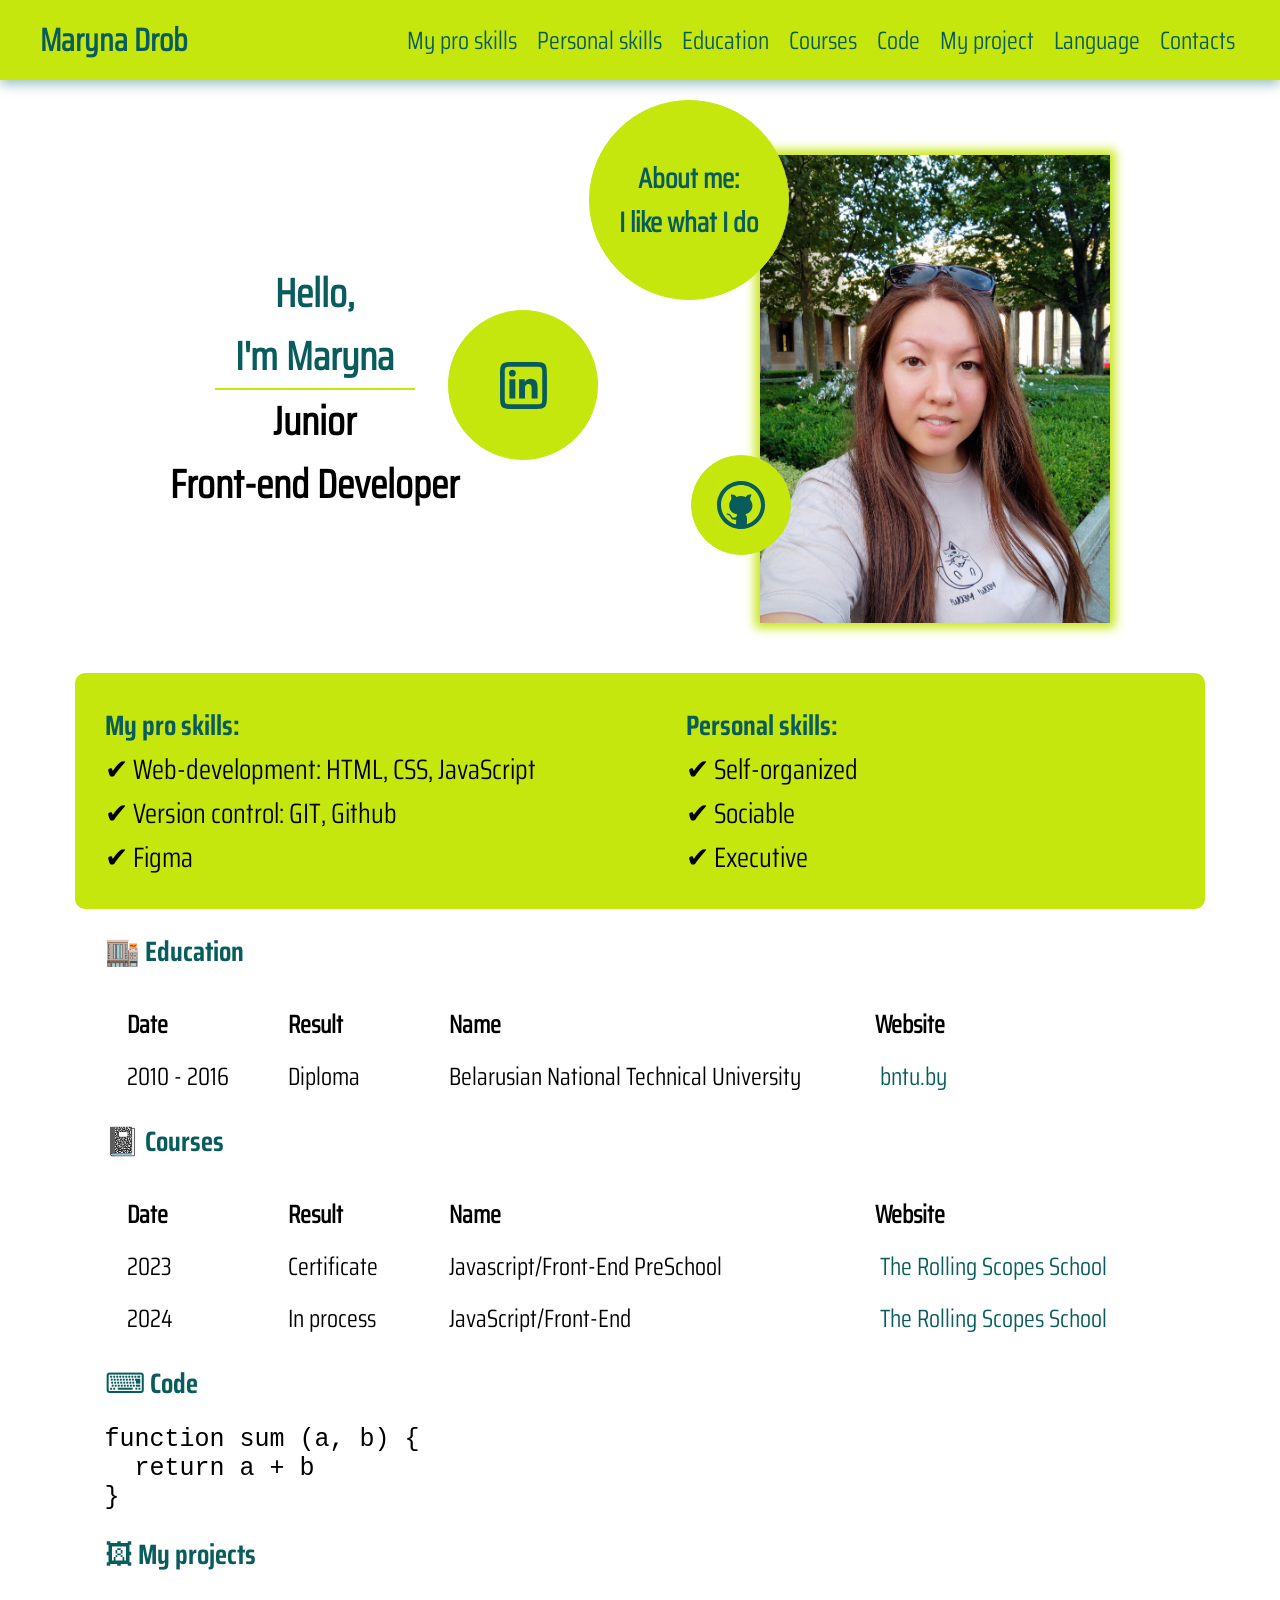
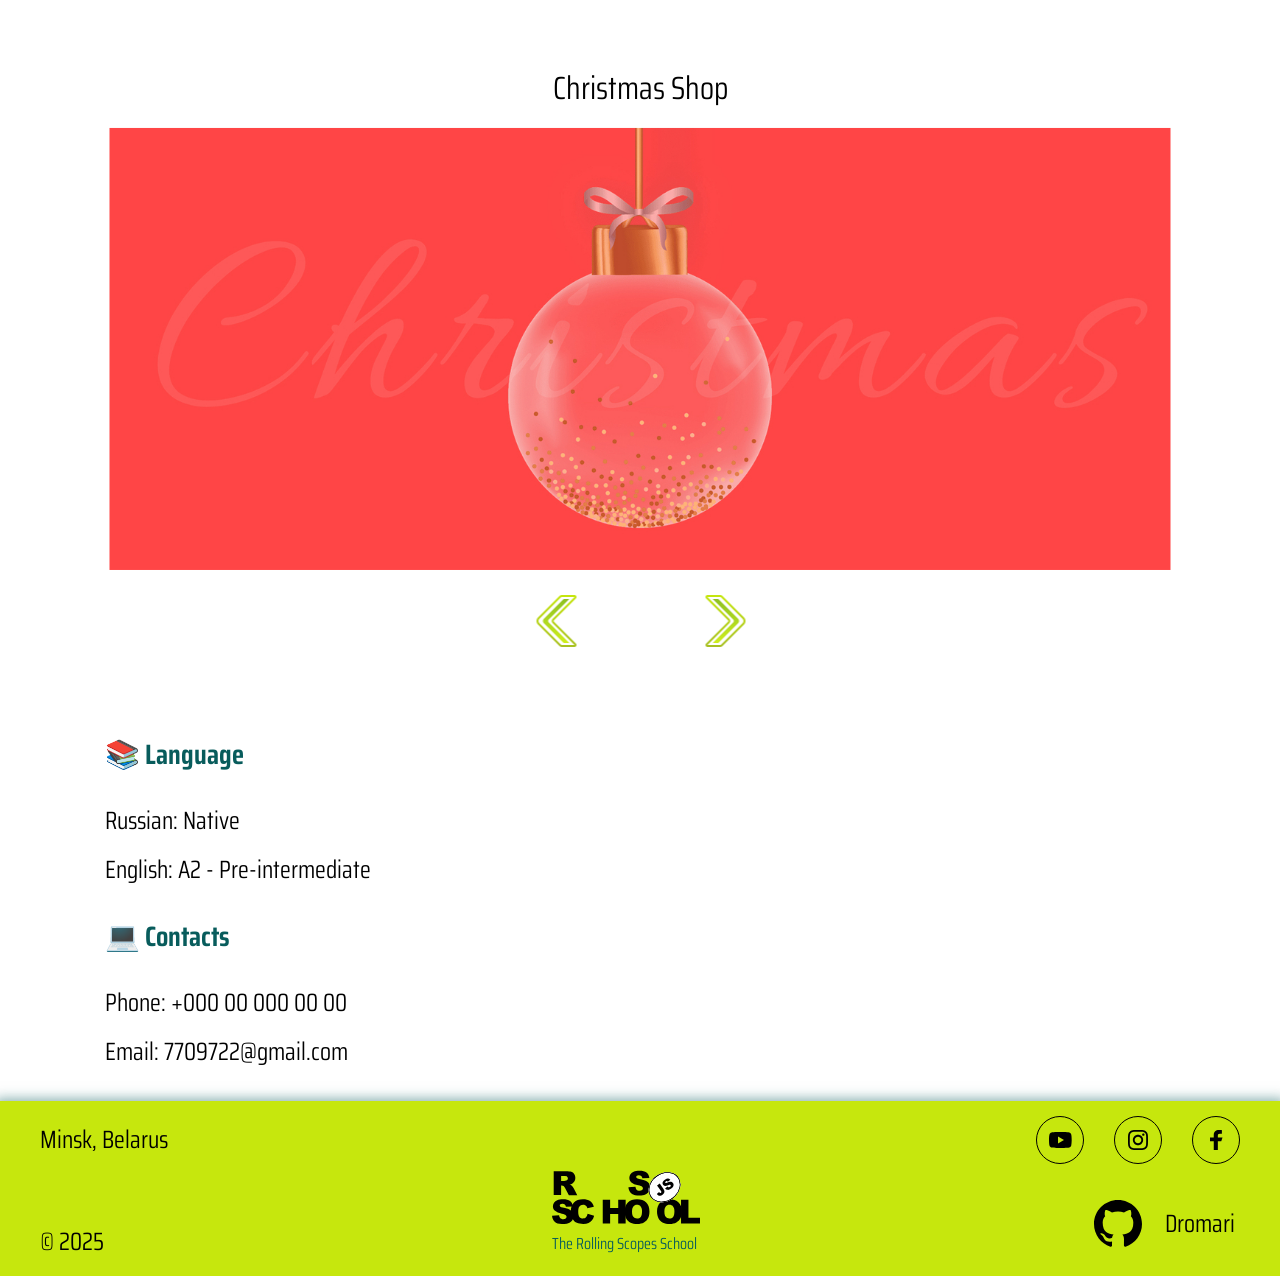
==== commit 7cb85d2a: "refactor: add aria-label for <a> with only <svg> inside" ====
--- a/index.html
+++ b/index.html
@@ -42,7 +42,7 @@
         <h2 class="discription">About me: <br>
           I like what I do
         </h2>
-        <a class="discription discription-github" href="https://github.com/dromari" target="_blank">
+        <a class="discription discription-github" href="https://github.com/dromari" target="_blank" aria-label="discription-github">
           <svg width="48" height="48" viewBox="0 0 48 48" fill="none" xmlns="http://www.w3.org/2000/svg">
             <rect width="48" height="48" fill="white" fill-opacity="0.01" />
             <path fill-rule="evenodd" clip-rule="evenodd"
@@ -53,7 +53,7 @@
               fill="#085c5c" />
           </svg>
         </a>
-        <a class="discription discription-linkedin" href="https://www.linkedin.com/in/dromari/" target="_blank"><svg
+        <a class="discription discription-linkedin" href="https://www.linkedin.com/in/dromari/" target="_blank" aria-label="discription-linkedin"><svg
             xmlns="http://www.w3.org/2000/svg" xmlns:xlink="http://www.w3.org/1999/xlink" viewBox="0,0,256,256"
             width="75px" height="75px" fill-rule="nonzero">
             <g fill="#085c5c" fill-rule="nonzero" stroke="none" stroke-width="1" stroke-linecap="butt"
@@ -65,7 +65,8 @@
                 </path>
               </g>
             </g>
-          </svg></a>
+          </svg>
+        </a>
         <div class="photo">
           <img class="photo-img" src="./assets/images/my-photo.jpg" alt="My Photo">
         </div>
@@ -232,7 +233,7 @@
           <p class="location">Minsk, Belarus</p>
           <div class="social-wrapper">
             <div class="social-circle">
-              <a href="https://youtube.com" target="_blank">
+              <a href="https://youtube.com" target="_blank" aria-label="youtube">
                 <svg class="youtube-img social-img" width="24" height="24" viewBox="0 0 24 24" fill="none"
                   xmlns="http://www.w3.org/2000/svg">
                   <path
@@ -242,7 +243,7 @@
               </a>
             </div>
             <div class="social-circle">
-              <a href="https://instagram.com" target="_blank">
+              <a href="https://instagram.com" target="_blank" aria-label="instagram">
                 <svg class="instagram-img social-img" width="24" height="24" viewBox="0 0 24 24" fill="none"
                   xmlns="http://www.w3.org/2000/svg">
                   <path
@@ -252,7 +253,7 @@
               </a>
             </div>
             <div class="social-circle">
-              <a href="https://facebook.com" target="_blank">
+              <a href="https://facebook.com" target="_blank" aria-label="facebook">
                 <svg class="facebook-img social-img" width="24" height="24" viewBox="0 0 24 24" fill="none"
                   xmlns="http://www.w3.org/2000/svg">
                   <path
--- a/style.css
+++ b/style.css
@@ -294,7 +294,7 @@
 
 .projects {
   position: relative;
-  height: 600px;
+  height: 800px;
 }
 
 .projects-wrapper {
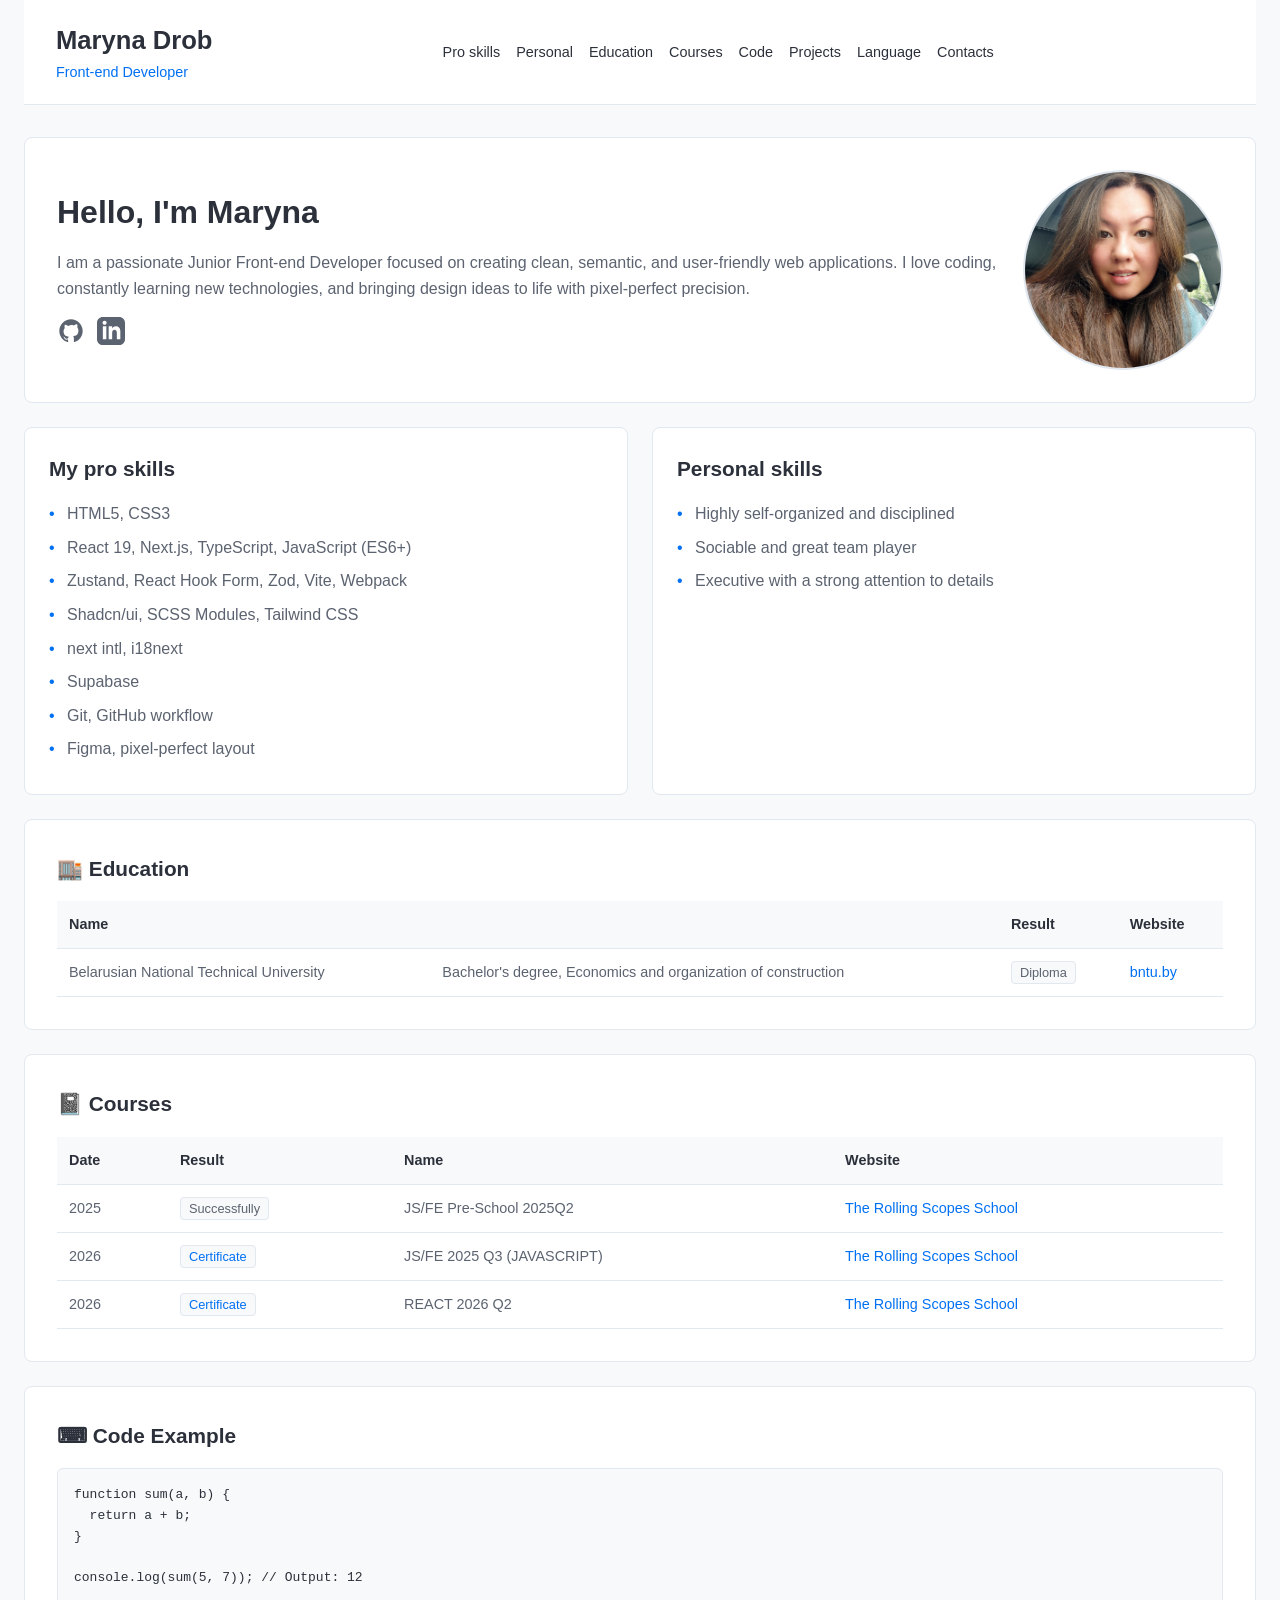
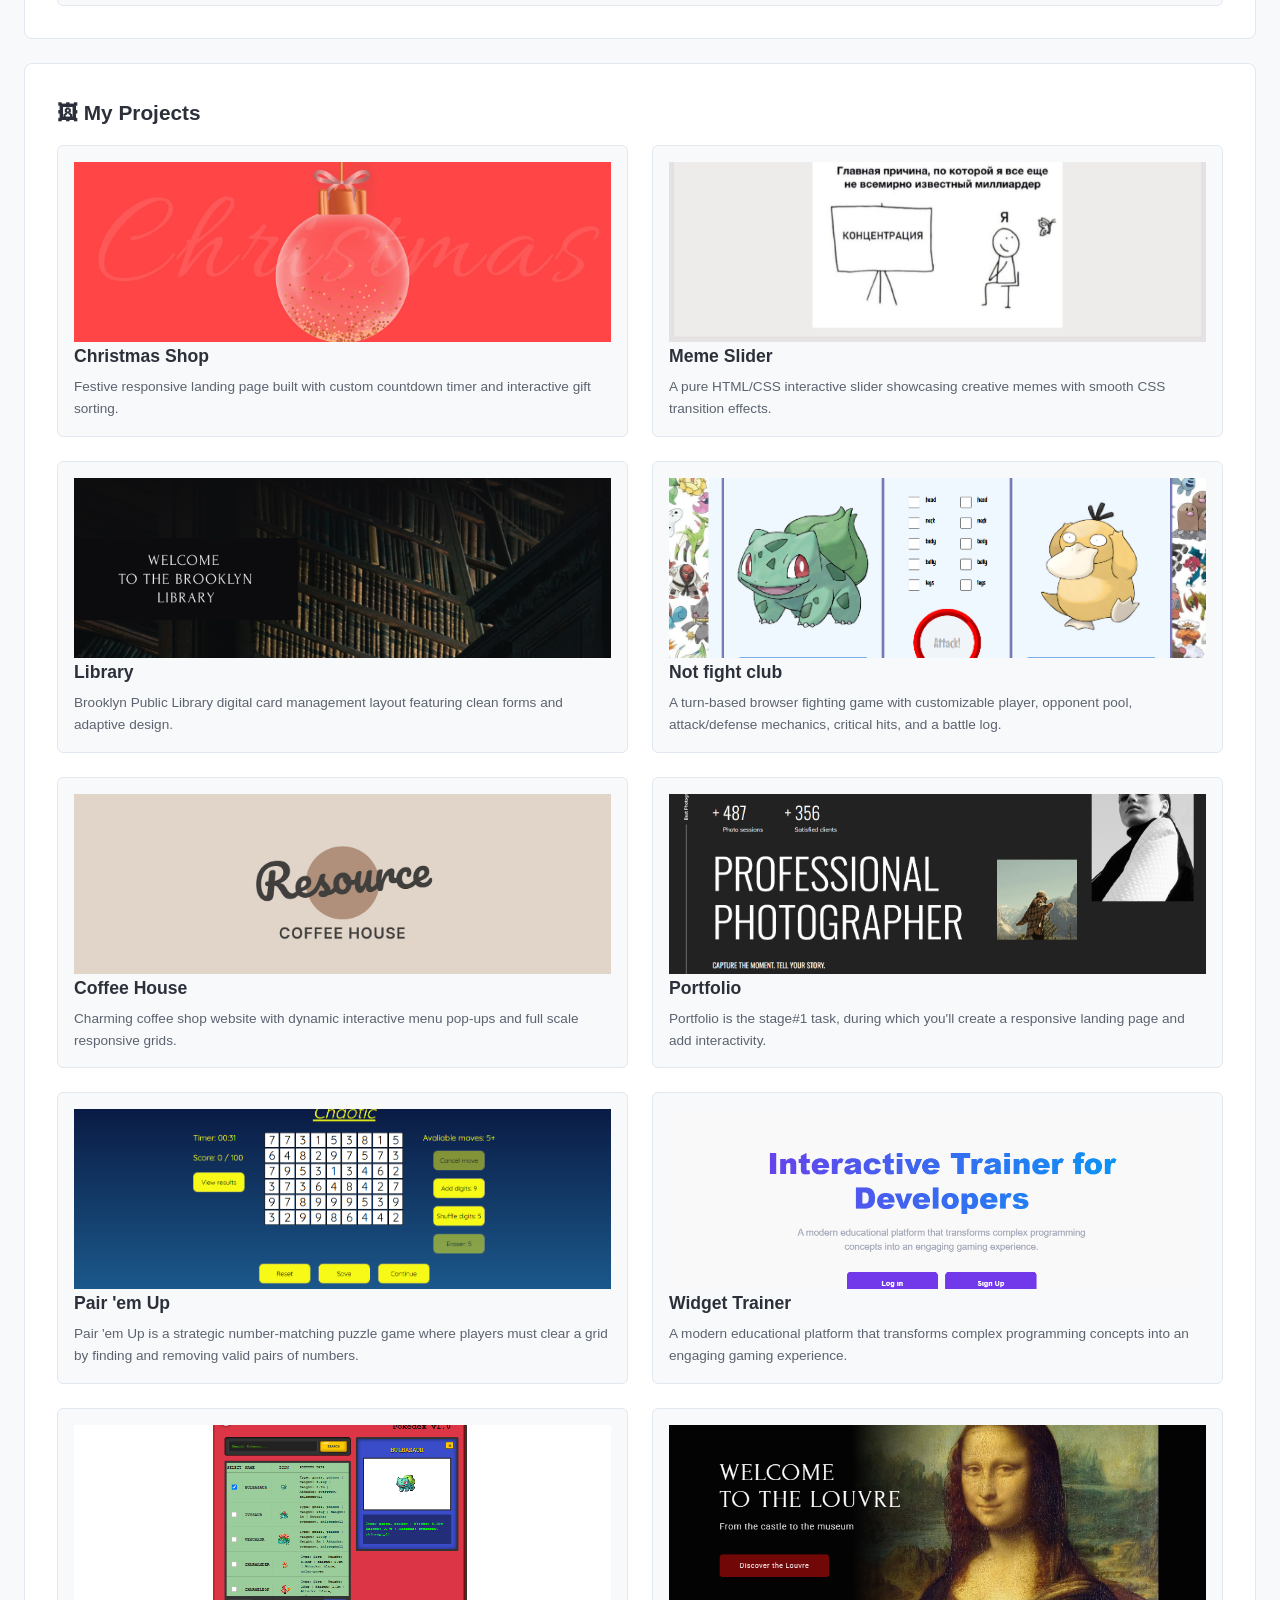
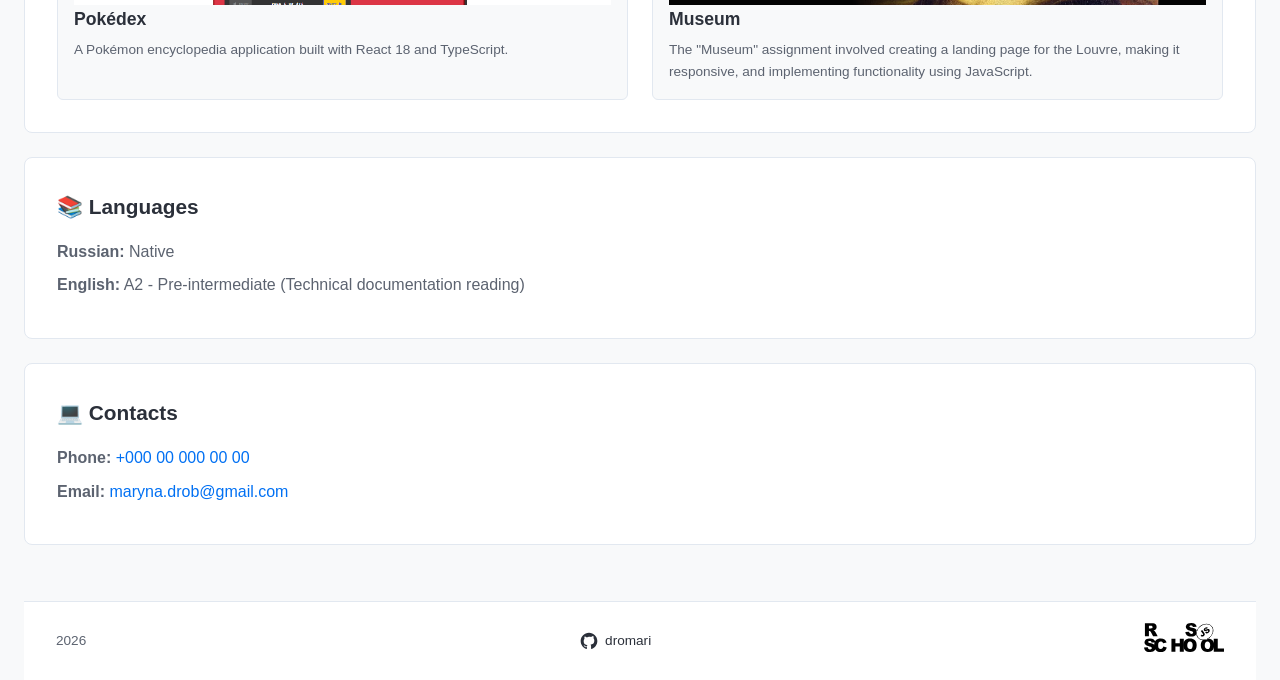
==== commit d2973255: "feat: update CV" ====
--- a/index.html
+++ b/index.html
@@ -6,281 +6,381 @@
   <meta name="viewport" content="width=device-width, initial-scale=1.0">
   <link rel="stylesheet" href="./style.css">
   <link rel="icon" href="./assets/images/favicon.ico" sizes="32x32">
-  <title>Maryna Drob</title>
+  <title>Maryna Drob | Front-end Developer</title>
 </head>
 
-<body class="body">
-  <div class="body-wrapper">
+<body class="body light-theme">
+  <div class="body-wrapper container">
+
 
     <header class="header">
       <div class="header-wrapper">
         <div class="logo">
           <h1>Maryna Drob</h1>
-        </div>
-        <nav class="header-navigation">
+          <p class="subtitle">Front-end Developer</p>
+        </div>
+
+        <nav class="header-navigation" id="header-nav">
           <ul class="header-navigation-wrapper">
-            <li><a href="#pro-skills">My pro skills</a></li>
-            <li><a href="#personal-skills">Personal skills</a></li>
+            <li><a href="#pro-skills">Pro skills</a></li>
+            <li><a href="#personal-skills">Personal</a></li>
             <li><a href="#education">Education</a></li>
             <li><a href="#courses">Courses</a></li>
             <li><a href="#code">Code</a></li>
-            <li><a href="#projects">My project</a></li>
+            <li><a href="#projects">Projects</a></li>
             <li><a href="#language">Language</a></li>
             <li><a href="#contacts">Contacts</a></li>
           </ul>
         </nav>
+
+        <div class="header-controls">
+          <button class="burger-menu" id="burger-toggle" aria-label="Toggle menu">
+            <span></span>
+            <span></span>
+            <span></span>
+          </button>
+        </div>
       </div>
     </header>
 
+
     <main class="main">
 
-      <div class="about-me">
-        <div class="name-profession">
-          <h2 class="name">Hello,<br> I'm Maryna</h2>
-          <h2>Junior <br> Front-end Developer</h2>
-        </div>
-        <h2 class="discription">About me: <br>
-          I like what I do
-        </h2>
-        <a class="discription discription-github" href="https://github.com/dromari" target="_blank" aria-label="discription-github">
-          <svg width="48" height="48" viewBox="0 0 48 48" fill="none" xmlns="http://www.w3.org/2000/svg">
-            <rect width="48" height="48" fill="white" fill-opacity="0.01" />
-            <path fill-rule="evenodd" clip-rule="evenodd"
-              d="M24 4C12.9543 4 4 12.9543 4 24C4 35.0457 12.9543 44 24 44C35.0457 44 44 35.0457 44 24C44 12.9543 35.0457 4 24 4ZM0 24C0 10.7452 10.7452 0 24 0C37.2548 0 48 10.7452 48 24C48 37.2548 37.2548 48 24 48C10.7452 48 0 37.2548 0 24Z"
-              fill="#085c5c" />
-            <path fill-rule="evenodd" clip-rule="evenodd"
-              d="M19.183 45.4715C18.9896 45.2218 18.9896 42.9972 19.183 38.798C17.1112 38.8695 15.8022 38.7257 15.256 38.3666C14.4368 37.8279 13.6166 36.1666 12.8889 34.9958C12.1612 33.825 10.546 33.6399 9.8938 33.3782C9.24158 33.1164 9.07785 32.0495 11.691 32.8564C14.3042 33.6633 14.4316 35.8606 15.256 36.3744C16.0804 36.8882 18.0512 36.6634 18.9446 36.2518C19.8379 35.8402 19.7722 34.3077 19.9315 33.7006C20.1329 33.1339 19.423 33.0082 19.4074 33.0036C18.5353 33.0036 13.9537 32.0072 12.6952 27.5705C11.4368 23.1339 13.0579 20.234 13.9227 18.9874C14.4992 18.1563 14.4482 16.3851 13.7697 13.6736C16.2333 13.3588 18.1344 14.1342 19.4732 16C19.4745 16.0107 21.2283 14.9571 24 14.9571C26.7718 14.9571 27.7551 15.8153 28.514 16C29.2728 16.1847 29.8798 12.734 34.5666 13.6736C33.5881 15.5968 32.7686 18 33.3941 18.9874C34.0195 19.9748 36.4742 23.1146 34.9664 27.5705C33.9611 30.5412 31.9851 32.3522 29.0382 33.0036C28.7002 33.1114 28.5313 33.2854 28.5313 33.5254C28.5313 33.8855 28.9881 33.9248 29.6463 35.6116C30.085 36.7361 30.1167 39.9479 29.7413 45.2469C28.7904 45.489 28.0506 45.6515 27.5219 45.7346C26.5845 45.8819 25.5667 45.9645 24.5666 45.9964C23.5666 46.0283 23.2193 46.0247 21.8368 45.896C20.9151 45.8102 20.0305 45.6687 19.183 45.4715Z"
-              fill="#085c5c" />
-          </svg>
-        </a>
-        <a class="discription discription-linkedin" href="https://www.linkedin.com/in/dromari/" target="_blank" aria-label="discription-linkedin"><svg
-            xmlns="http://www.w3.org/2000/svg" xmlns:xlink="http://www.w3.org/1999/xlink" viewBox="0,0,256,256"
-            width="75px" height="75px" fill-rule="nonzero">
-            <g fill="#085c5c" fill-rule="nonzero" stroke="none" stroke-width="1" stroke-linecap="butt"
-              stroke-linejoin="miter" stroke-miterlimit="10" stroke-dasharray="" stroke-dashoffset="0"
-              font-family="none" font-size="none" style="mix-blend-mode: normal">
-              <g transform="scale(4,4)">
+
+      <section class="about-me">
+        <div class="about-me-text">
+          <h2 class="name">Hello, I'm Maryna</h2>
+          <p class="discription">
+            I am a passionate Junior Front-end Developer focused on creating clean, semantic, and user-friendly web
+            applications. I love coding, constantly learning new technologies, and bringing design ideas to life with
+            pixel-perfect precision.
+          </p>
+          <div class="social-links">
+            <a class="discription-link" href="https://github.com/dromari" target="_blank" aria-label="GitHub Profile">
+              <svg width="28" height="28" viewBox="0 0 24 24" fill="none" xmlns="http://w3.org">
+                <path fill-rule="evenodd" clip-rule="evenodd"
+                  d="M12 2C6.477 2 2 6.477 2 12c0 4.42 2.865 8.166 6.839 9.489.5.092.682-.217.682-.482 0-.237-.008-.866-.013-1.7-2.782.603-3.369-1.34-3.369-1.34-.454-1.156-1.11-1.464-1.11-1.464-.908-.62.069-.06.069-.06 1.003.07 1.531 1.03 1.531 1.03.892 1.529 2.341 1.087 2.91.831.092-.646.35-1.086.636-1.336-2.22-.253-4.555-1.11-4.555-4.943 0-1.091.39-1.984 1.029-2.683-.103-.253-.446-1.27.098-2.647 0 0 .84-.269 2.75 1.025A9.564 9.564 0 0112 6.844c.85.004 1.705.115 2.504.337 1.909-1.294 2.747-1.025 2.747-1.025.546 1.377.203 2.394.1 2.647.64.699 1.028 1.592 1.028 2.683 0 3.842-2.339 4.687-4.566 4.935.359.309.678.919.678 1.852 0 1.336-.012 2.415-.012 2.743 0 .267.18.579.688.481C19.137 20.162 22 16.418 22 12c0-5.523-4.477-10-10-10z"
+                  fill="currentColor" />
+              </svg>
+            </a>
+            <a class="discription-link" href="https://linkedin.com/in/dromari/" target="_blank"
+              aria-label="LinkedIn Profile">
+              <svg width="28" height="28" viewBox="0 0 24 24" fill="none" xmlns="http://w3.org">
                 <path
-                  d="M23.77344,12c-10.918,0 -11.77344,0.85444 -11.77344,11.77344v16.45312c0,10.918 0.85544,11.77344 11.77344,11.77344h16.45312c10.918,0 11.77344,-0.85444 11.77344,-11.77344v-16.45312c0,-10.919 -0.85444,-11.77344 -11.77344,-11.77344zM21.16797,16h21.66406c4.793,0 5.16797,0.37497 5.16797,5.16797v21.66406c0,4.793 -0.37597,5.16797 -5.16797,5.16797h-21.66406c-4.793,0 -5.16797,-0.37597 -5.16797,-5.16797v-21.66406c0,-4.793 0.37497,-5.16797 5.16797,-5.16797zM22.50195,18.50391c-1.629,0 -2.94922,1.32027 -2.94922,2.94727c0,1.627 1.31922,2.94922 2.94922,2.94922c1.625,0 2.94531,-1.32122 2.94531,-2.94922c0,-1.625 -1.32031,-2.94727 -2.94531,-2.94727zM37.93359,26.32227c-2.46,0 -4.11016,1.34991 -4.78516,2.62891h-0.07031v-2.22266h-4.84961v16.27148h5.05273v-8.05078c0,-2.123 0.40611,-4.17773 3.03711,-4.17773c2.594,0 2.62695,2.42941 2.62695,4.31641v7.91211h5.05469v-8.92578c0,-4.382 -0.94541,-7.75195 -6.06641,-7.75195zM19.97266,26.72852v16.27148h5.05664v-16.27148z">
-                </path>
-              </g>
-            </g>
-          </svg>
-        </a>
+                  d="M19 0h-14c-2.761 0-5 2.239-5 5v14c0 2.761 2.239 5 5 5h14c2.762 0 5-2.239 5-5v-14c0-2.761-2.238-5-5-5zm-11 19h-3v-11h3v11zm-1.5-12.268c-.966 0-1.75-.79-1.75-1.764s.784-1.764 1.75-1.764 1.75.79 1.75 1.764-.783 1.764-1.75 1.764zm13.5 12.268h-3v-5.604c0-3.368-4-3.113-4 0v5.604h-3v-11h3v1.765c1.396-2.586 7-2.777 7 2.476v6.759z"
+                  fill="currentColor" />
+              </svg>
+            </a>
+          </div>
+        </div>
         <div class="photo">
-          <img class="photo-img" src="./assets/images/my-photo.jpg" alt="My Photo">
-        </div>
-      </div>
-
-      <div class="skills section">
-        <div class="pro-skills">
-          <p class="title-section title-pro-skills" id="pro-skills">My pro skills:</p>
-          <ul class="pro-skills-wrapper title-section">
-            <li>&#10004; Web-development: HTML, CSS, JavaScript</li>
-            <li>&#10004; Version control: GIT, Github</li>
-            <li>&#10004; Figma</li>
+          <img class="photo-img" src="./assets/images/my-photo.jpg" alt="Maryna Drob Photo">
+        </div>
+      </section>
+
+
+      <section class="skills-grid">
+        <div id="pro-skills" class="skills-card">
+          <h2>My pro skills</h2>
+          <ul class="skills-list">
+            <li>HTML5, CSS3</li>
+            <li>React 19, Next.js, TypeScript, JavaScript (ES6+)</li>
+            <li>Zustand, React Hook Form, Zod, Vite, Webpack</li>
+            <li>Shadcn/ui, SCSS Modules, Tailwind CSS</li>
+            <li>next intl, i18next</li>
+            <li>Supabase</li>
+            <li>Git, GitHub workflow</li>
+            <li>Figma, pixel-perfect layout</li>
           </ul>
         </div>
-        <div class="personal-skills">
-          <p class="title-section title-personal-skills" id="personal-skills">Personal skills:</p>
-          <ul class="personal-skills-wrapper title-section">
-            <li>&#10004; Self-organized</li>
-            <li>&#10004; Sociable</li>
-            <li>&#10004; Executive</li>
+        <div id="personal-skills" class="skills-card">
+          <h2>Personal skills</h2>
+          <ul class="skills-list">
+            <li>Highly self-organized and disciplined</li>
+            <li>Sociable and great team player</li>
+            <li>Executive with a strong attention to details</li>
           </ul>
         </div>
-
-      </div>
-
-      <div class="education section">
-        <p class="title-section" id="education">&#127980; Education</p>
-        <table class="education-wrapper">
-          <thead>
-            <tr>
-              <th class="table-date" scope="col">Date</th>
-              <th class="table-result" scope="col">Result</th>
-              <th class="table-name" scope="col">Name</th>
-              <th class="table-website" scope="col">Website</th>
-            </tr>
-          </thead>
-          <tbody>
-            <tr>
-              <td>2010 - 2016</td>
-              <td>Diploma</td>
-              <td>Belarusian National Technical University</td>
-              <td><a href="https://bntu.by/en/university" target="_blank">bntu.by</a></td>
-            </tr>
-          </tbody>
-        </table>
-      </div>
-
-      <div class="courses section">
-        <p class="title-section" id="courses">&#128211; Courses</p>
-        <table class="courses-wrapper">
-          <thead>
-            <tr>
-              <th class="table-date" scope="col">Date</th>
-              <th class="table-result" scope="col">Result</th>
-              <th class="table-name" scope="col">Name</th>
-              <th class="table-website" scope="col">Website</th>
-            </tr>
-          </thead>
-          <tbody>
-            <tr>
-              <td>2023</td>
-              <td>Certificate</td>
-              <td>Javascript/Front-End PreSchool</td>
-              <td><a href="https://rs.school/courses/javascript-preschool-ru" target="_blank">The Rolling Scopes
-                  School</a></td>
-            </tr>
-            <tr>
-              <td>2024</td>
-              <td>In process</td>
-              <td>JavaScript/Front-End</td>
-              <td><a href="https://rs.school/courses/javascript-ru" target="_blank">The Rolling Scopes School</a></td>
-            </tr>
-          </tbody>
-        </table>
-      </div>
-
-      <div class="code section">
-        <p class="title-section" id="code">&#9000; Code</p>
-        <code class="code-wrapper"> function sum (a, b)  { <br>
-                  &nbsp;&nbsp;return a + b <br>
-                 }
-        </code>
-      </div>
-
-      <div class="projects section">
-        <p class="title-section" id="projects">&#128444; My projects</p>
-
-        <div class="slider">
-          <div class="slider-container">
-            <div class="slide active">
-              <div class="description-slide">
-                <div class="project-name">Christmas Shop</div>
-                <a href="https://rolling-scopes-school.github.io/dromari-JSFE2024Q4/christmas-shop/pages/home/"
-                  target="_blank">
-                  <div class="project-image-container">
-                    <img class="project-image" src="./assets/images/christmas-shop.jpg" alt="project">
-                  </div>
-                </a>
-              </div>
-            </div>
-            <div class="slide">
-              <div class="description-slide">
-                <div class="project-name">Meme Slider</div>
-                <a href="https://dromari.github.io/cssMemeSlider/cssMemeSlider/index.html" target="_blank">
-                  <div class="project-image-container">
-                    <img class="project-image" src="./assets/images/meme-slider.jpg" alt="project">
-                  </div>
-                </a>
-              </div>
-            </div>
-            <div class="slide">
-              <div class="description-slide">
-                <div class="project-name">Library</div>
-                <a href="https://dromari.github.io/library/library/index.html" target="_blank">
-                  <div class="project-image-container">
-                    <img class="project-image" src="./assets/images/library.jpg" alt="project">
-                  </div>
-                </a>
-              </div>
-            </div>
-            <div class="slide">
-              <div class="description-slide">
-                <div class="project-name">Coffee House</div>
-                <a href="https://dromari.github.io/coffee-house/coffee-house/pages/home/" target="_blank">
-                  <div class="project-image-container">
-                    <img class="project-image" src="./assets/images/coffee-house.jpg" alt="project">
-                  </div>
-                </a>
-              </div>
-            </div>
-          </div>
-          <div class="controls">
-            <div class="arrow left"></div>
-            <div class="arrow right"></div>
-          </div>
-        </div>
-      </div>
-
-      <div class="language section">
-        <p class="title-section" id="language">&#128218; Language</p>
+      </section>
+
+
+      <section id="education" class="section">
+        <h2>🏬 Education</h2>
+        <div class="table-container">
+          <table class="custom-table">
+            <thead>
+              <tr>
+                <th class="table-name">Name</th>
+                <th class="table-name"></th>
+                <th class="table-result">Result</th>
+                <th class="table-website">Website</th>
+              </tr>
+            </thead>
+            <tbody>
+              <tr>
+                <td>Belarusian National Technical University</td>
+                <td>Bachelor's
+                  degree,
+                  Economics
+                  and
+                  organization
+                  of
+                  construction</td>
+                <td><span class="badge">Diploma</span></td>
+                <td><a href="https://bntu.by" target="_blank">bntu.by</a></td>
+              </tr>
+            </tbody>
+          </table>
+        </div>
+      </section>
+
+
+      <section id="courses" class="section">
+        <h2>📓 Courses</h2>
+        <div class="table-container">
+          <table class="custom-table">
+            <thead>
+              <tr>
+                <th class="table-date">Date</th>
+                <th class="table-result">Result</th>
+                <th class="table-name">Name</th>
+                <th class="table-website">Website</th>
+              </tr>
+            </thead>
+            <tbody>
+              <tr>
+                <td>2025</td>
+                <td><span class="badge success">Successfully</span></td>
+                <td>JS/FE Pre-School 2025Q2
+                </td>
+                <td><a href="https://rs.school/courses/javascript-preschool-ru" target="_blank">The Rolling Scopes
+                    School</a></td>
+              </tr>
+              <tr>
+                <td>2026</td>
+                <td><a href="https://app.rs.school/certificate/uv3uagqj" target="_blank"><span
+                      class="badge success">Certificate</span></a></td>
+                <td>JS/FE 2025 Q3 (JAVASCRIPT)
+                </td>
+                <td><a href="https://rs.school/courses/javascript" target="_blank">The Rolling Scopes School</a></td>
+              </tr>
+              <tr>
+                <td>2026</td>
+                <td><a href="https://app.rs.school/certificate/gltx63mo" target="_blank"><span
+                      class="badge progress">Certificate</span></a></td>
+                <td>REACT 2026 Q2</td>
+                <td><a href="https://rs.school/courses/reactjs" target="_blank">The Rolling Scopes School</a></td>
+              </tr>
+            </tbody>
+          </table>
+        </div>
+      </section>
+
+
+      <section id="code" class="section">
+        <h2>⌨ Code Example</h2>
+        <div class="code-block">
+          <pre><code>function sum(a, b) {
+  return a + b;
+}
+
+console.log(sum(5, 7)); // Output: 12
+</code></pre>
+        </div>
+      </section>
+
+      <section id="projects" class="section">
+        <h2>🖼 My Projects</h2>
+        <div class="projects-grid">
+
+          <div class="project-card">
+            <div class="project-info">
+              <a href="https://rolling-scopes-school.github.io/dromari-JSFE2024Q4/christmas-shop/pages/home/"
+                target="_blank" class="project-image-link">
+                <div class="project-image-container">
+                  <img class="project-image" src="./assets/images/christmas-shop.jpg" alt="Christmas Shop">
+                </div>
+                <h3>Christmas Shop</h3>
+                <p>Festive responsive landing page built with custom countdown timer and interactive gift sorting.</p>
+            </div>
+
+            </a>
+          </div>
+
+          <div class="project-card">
+            <div class="project-info">
+              <a href="https://dromari.github.io/cssMemeSlider/cssMemeSlider/index.html" target="_blank"
+                class="project-image-link">
+                <div class="project-image-container">
+                  <img class="project-image" src="./assets/images/meme-slider.jpg" alt="Meme Slider">
+                </div>
+                <h3>Meme Slider</h3>
+                <p>A pure HTML/CSS interactive slider showcasing creative memes with smooth CSS transition effects.</p>
+            </div>
+
+            </a>
+          </div>
+
+          <div class="project-card">
+            <div class="project-info">
+              <a href="https://dromari.github.io/library/library/index.html" target="_blank" class="project-image-link">
+                <div class="project-image-container">
+                  <img class="project-image" src="./assets/images/library.jpg" alt="Library">
+                </div>
+                <h3>Library</h3>
+                <p>Brooklyn Public Library digital card management layout featuring clean forms and adaptive design.</p>
+            </div>
+
+            </a>
+          </div>
+
+          <div class="project-card">
+            <div class="project-info">
+              <a href="https://dromari.github.io/not-fight-club/" target="_blank" class="project-image-link">
+                <div class="project-image-container">
+                  <img class="project-image" src="./assets/images/not-fight-club.png" alt="Not fight club">
+                </div>
+                <h3>Not fight club</h3>
+                <p>A turn-based browser fighting game with customizable player, opponent pool, attack/defense mechanics,
+                  critical hits, and a battle log.</p>
+            </div>
+
+            </a>
+          </div>
+
+          <div class="project-card">
+            <div class="project-info">
+              <a href="https://dromari.github.io/coffee-house/coffee-house/pages/home/" target="_blank"
+                class="project-image-link">
+                <div class="project-image-container">
+                  <img class="project-image" src="./assets/images/coffee-house.jpg" alt="Coffee House">
+                </div>
+                <h3>Coffee House</h3>
+                <p>Charming coffee shop website with dynamic interactive menu pop-ups and full scale responsive grids.
+                </p>
+            </div>
+
+            </a>
+          </div>
+
+          <div class="project-card">
+            <div class="project-info">
+              <a href="https://rolling-scopes-school.github.io/dromari-JSFE2025Q3/portfolio/" target="_blank"
+                class="project-image-link">
+                <div class="project-image-container">
+                  <img class="project-image" src="./assets/images/portfolio.png" alt="Portfolio">
+                </div>
+                <h3>Portfolio</h3>
+                <p>Portfolio is the stage#1 task, during which you'll create a responsive landing page and add
+                  interactivity.</p>
+            </div>
+
+            </a>
+          </div>
+
+          <div class="project-card">
+            <div class="project-info">
+              <a href="https://rolling-scopes-school.github.io/dromari-JSFE2025Q3/pair-em-up/" target="_blank"
+                class="project-image-link">
+                <div class="project-image-container">
+                  <img class="project-image" src="./assets/images/pair-em-up.png" alt="Pair 'em Up">
+                </div>
+                <h3>Pair 'em Up </h3>
+                <p>Pair 'em Up is a strategic number-matching puzzle game where players must clear a grid by finding and
+                  removing valid pairs of numbers.</p>
+            </div>
+
+            </a>
+          </div>
+
+          <div class="project-card">
+            <div class="project-info">
+              <a href="https://tandem-virid.vercel.app/" target="_blank" class="project-image-link">
+                <div class="project-image-container">
+                  <img class="project-image" src="./assets/images/widget-trainer.png" alt="Widget Trainer">
+                </div>
+                <h3>Widget Trainer</h3>
+                <p>A modern educational platform that transforms complex programming concepts into an engaging gaming
+                  experience.</p>
+            </div>
+
+            </a>
+          </div>
+
+          <div class="project-card">
+            <div class="project-info">
+              <a href="https://pokedex-nextjs-ssr.vercel.app/" target="_blank" class="project-image-link">
+                <div class="project-image-container">
+                  <img class="project-image" src="./assets/images/pokedex.png" alt="Pokédex">
+                </div>
+                <h3>Pokédex</h3>
+                <p>A Pokémon encyclopedia application built with React 18 and TypeScript.</p>
+            </div>
+
+            </a>
+          </div>
+
+          <div class="project-card">
+            <div class="project-info">
+              <a href="https://rolling-scopes-school.github.io/dromari-JSFEPRESCHOOL2025Q2/museum/" target="_blank"
+                class="project-image-link">
+                <div class="project-image-container">
+                  <img class="project-image" src="./assets/images/museum.png" alt="Museum">
+                </div>
+                <h3>Museum</h3>
+                <p>The "Museum" assignment involved creating a landing page for the Louvre, making it responsive, and
+                  implementing functionality using JavaScript.</p>
+            </div>
+
+            </a>
+          </div>
+
+
+        </div>
+      </section>
+
+      <!-- ЯЗЫКИ -->
+      <section id="language" class="section">
+        <h2>📚 Languages</h2>
         <ul class="language-wrapper">
-          <li>Russian: Native</li>
-          <li>English: A2 - Pre-intermediate</li>
+          <li><strong>Russian:</strong> Native</li>
+          <li><strong>English:</strong> A2 - Pre-intermediate (Technical documentation reading)</li>
         </ul>
-      </div>
-
-      <div class="contacts section">
-        <p class="title-section" id="contacts">&#128187; Contacts</p>
+      </section>
+
+      <!-- КОНТАКТЫ -->
+      <section id="contacts" class="section">
+        <h2>💻 Contacts</h2>
         <ul class="contacts-wrapper">
-          <li><a class="links-contacts" href="+000000000000" target="_blank">Phone: +000 00 000 00 00</a>
-          </li>
-          <li>
-            <a class="links-contacts" href="mailto:7709722@gmail.com" target="_blank">Email: 7709722@gmail.com</a>
+          <li><strong>Phone:</strong> <a class="links-contacts" href="tel:+000000000000">+000 00 000 00 00</a></li>
+          <li><strong>Email:</strong> <a class="links-contacts"
+              href="mailto:maryna.drob@gmail.com">maryna.drob@gmail.com</a>
           </li>
         </ul>
-      </div>
+      </section>
 
     </main>
 
     <footer class="footer">
       <div class="footer-wrapper">
-
         <div class="footer-first-line">
-          <p class="location">Minsk, Belarus</p>
-          <div class="social-wrapper">
-            <div class="social-circle">
-              <a href="https://youtube.com" target="_blank" aria-label="youtube">
-                <svg class="youtube-img social-img" width="24" height="24" viewBox="0 0 24 24" fill="none"
-                  xmlns="http://www.w3.org/2000/svg">
-                  <path
-                    d="M10.03 15.38V8.62L15.97 12L10.03 15.38ZM23.23 6.5C23.1026 6.01772 22.8508 5.57733 22.4998 5.22285C22.1488 4.86838 21.711 4.61222 21.23 4.48C19.46 4 12.35 4 12.35 4C12.35 4 5.25 4 3.48 4.48C2.99901 4.61222 2.56115 4.86838 2.21018 5.22285C1.85921 5.57733 1.60743 6.01772 1.48 6.5C1 8.28 1 12 1 12C1 12 1 15.72 1.47 17.5C1.5983 17.9835 1.85159 18.4247 2.20441 18.7793C2.55723 19.1338 2.99717 19.3893 3.48 19.52C5.25 20 12.36 20 12.36 20C12.36 20 19.46 20 21.23 19.52C21.711 19.3878 22.1488 19.1316 22.4998 18.7771C22.8508 18.4227 23.1026 17.9823 23.23 17.5C23.71 15.72 23.71 12 23.71 12C23.71 12 23.71 8.28 23.24 6.5H23.23Z"
-                    fill="black" />
-                </svg>
-              </a>
-            </div>
-            <div class="social-circle">
-              <a href="https://instagram.com" target="_blank" aria-label="instagram">
-                <svg class="instagram-img social-img" width="24" height="24" viewBox="0 0 24 24" fill="none"
-                  xmlns="http://www.w3.org/2000/svg">
-                  <path
-                    d="M13.0202 2C14.8202 2 15.2002 2.02 16.1202 2.06C17.1802 2.11 17.9102 2.28 18.5402 2.53C19.2002 2.78 19.7602 3.13 20.3102 3.68C20.8702 4.23 21.2102 4.79 21.4702 5.45C21.7202 6.08 21.8802 6.81 21.9302 7.88C21.9802 8.83 21.9902 9.2 21.9902 11.2V12.8C21.9902 14.8 21.9802 15.17 21.9302 16.12C21.9144 16.9468 21.7589 17.7651 21.4702 18.54C21.2102 19.2 20.8702 19.76 20.3202 20.31C19.7602 20.87 19.2002 21.21 18.5402 21.47C17.9102 21.72 17.1802 21.88 16.1202 21.93C15.1702 21.98 14.7902 21.99 12.7902 21.99H11.2002C9.20015 21.99 8.83015 21.98 7.87015 21.93C7.04333 21.9141 6.22515 21.7586 5.45015 21.47C4.78376 21.2195 4.17981 20.8271 3.68015 20.32C3.16796 19.8186 2.77199 19.211 2.52015 18.54C2.23177 17.765 2.07626 16.9468 2.06015 16.12C2.01113 15.0874 1.99112 14.0537 2.00015 13.02V10.97C2.00015 9.17 2.02015 8.79 2.06015 7.87C2.11015 6.81 2.28015 6.08 2.52015 5.45C2.78015 4.79 3.12015 4.23 3.68015 3.68C4.17533 3.16743 4.78059 2.77418 5.45015 2.53C6.22461 2.23821 7.04278 2.07931 7.87015 2.06C8.79015 2.02 9.17015 2 10.9702 2H13.0202ZM13.0402 3.8H10.9502C9.22015 3.8 8.85015 3.82 7.95015 3.86C6.98015 3.9 6.45015 4.06 6.10015 4.2C5.63015 4.38 5.30015 4.6 4.95015 4.95C4.60015 5.3 4.38015 5.63 4.20015 6.1C4.07015 6.45 3.90015 6.98 3.86015 7.96C3.82015 8.86 3.80015 9.22 3.80015 10.96V13.04C3.80015 14.78 3.82015 15.14 3.86015 16.04C3.90015 17.01 4.06015 17.54 4.20015 17.89C4.38015 18.36 4.60015 18.69 4.95015 19.04C5.30015 19.39 5.63015 19.61 6.10015 19.79C6.45015 19.93 6.98015 20.09 7.96015 20.13C8.93015 20.18 9.28015 20.19 11.4402 20.19H12.5502C14.7202 20.19 15.0602 20.18 16.0402 20.13C17.0102 20.09 17.5402 19.93 17.8902 19.79C18.3602 19.61 18.6902 19.39 19.0402 19.04C19.3902 18.69 19.6102 18.36 19.7902 17.89C19.9302 17.54 20.0902 17.01 20.1302 16.04C20.1802 15.06 20.1902 14.72 20.1902 12.55V11.45C20.1902 9.28 20.1802 8.93 20.1302 7.95C20.0902 6.98 19.9302 6.45 19.7902 6.1C19.6292 5.66543 19.373 5.27246 19.0402 4.95C18.7179 4.61692 18.3249 4.3606 17.8902 4.2C17.2971 3.98317 16.6716 3.86822 16.0402 3.86C15.0409 3.81227 14.0405 3.79226 13.0402 3.8ZM12.0002 6.86C13.362 6.86 14.6681 7.40101 15.6311 8.36401C16.5941 9.32701 17.1352 10.6331 17.1352 11.995C17.1352 13.3569 16.5941 14.663 15.6311 15.626C14.6681 16.589 13.362 17.13 12.0002 17.13C10.6383 17.13 9.33216 16.589 8.36916 15.626C7.40616 14.663 6.86515 13.3569 6.86515 11.995C6.86515 10.6331 7.40616 9.32701 8.36916 8.36401C9.33216 7.40101 10.6383 6.86 12.0002 6.86ZM12.0002 8.66C11.1157 8.66 10.2674 9.01136 9.64195 9.6368C9.01652 10.2622 8.66515 11.1105 8.66515 11.995C8.66515 12.8795 9.01652 13.7278 9.64195 14.3532C10.2674 14.9786 11.1157 15.33 12.0002 15.33C12.8847 15.33 13.7329 14.9786 14.3584 14.3532C14.9838 13.7278 15.3352 12.8795 15.3352 11.995C15.3352 11.1105 14.9838 10.2622 14.3584 9.6368C13.7329 9.01136 12.8847 8.66 12.0002 8.66ZM17.3302 5.46C17.6484 5.46 17.9536 5.58643 18.1787 5.81147C18.4037 6.03652 18.5302 6.34174 18.5302 6.66C18.5302 6.97826 18.4037 7.28348 18.1787 7.50853C17.9536 7.73357 17.6484 7.86 17.3302 7.86C17.0119 7.86 16.7067 7.73357 16.4816 7.50853C16.2566 7.28348 16.1302 6.97826 16.1302 6.66C16.1302 6.34174 16.2566 6.03652 16.4816 5.81147C16.7067 5.58643 17.0119 5.46 17.3302 5.46Z"
-                    fill="black" />
-                </svg>
-              </a>
-            </div>
-            <div class="social-circle">
-              <a href="https://facebook.com" target="_blank" aria-label="facebook">
-                <svg class="facebook-img social-img" width="24" height="24" viewBox="0 0 24 24" fill="none"
-                  xmlns="http://www.w3.org/2000/svg">
-                  <path
-                    d="M9.78 22L9.75 13.25H6V9.5H9.75V7C9.75 3.63 11.84 2 14.85 2C16.29 2 17.53 2.1 17.89 2.15V5.68H15.8C14.17 5.68 13.85 6.46 13.85 7.6V9.5H18.5L17.25 13.25H13.85V22H9.78Z"
-                    fill="black" />
-                </svg>
-              </a>
-            </div>
-          </div>
-        </div>
-
-        <div class="footer-second-line">
-          <p>&copy; 2025</p>
-          <a href="https://rs.school/js-stage0/" class="link-rsschool" target="_blank">
-            <img src="./assets/images/icon/rs_school_js.svg" alt="GitHub">
-            The Rolling Scopes School
-          </a>
-          <a href="https://github.com/dromari" class="link-github" target="_blank">
-            <svg xmlns="http://www.w3.org/2000/svg" x="0px" y="0px" width="64" height="64" viewBox="0 0 32 32">
-              <path fill-rule="evenodd"
-                d="M 16 4 C 9.371094 4 4 9.371094 4 16 C 4 21.300781 7.4375 25.800781 12.207031 27.386719 C 12.808594 27.496094 13.027344 27.128906 13.027344 26.808594 C 13.027344 26.523438 13.015625 25.769531 13.011719 24.769531 C 9.671875 25.492188 8.96875 23.160156 8.96875 23.160156 C 8.421875 21.773438 7.636719 21.402344 7.636719 21.402344 C 6.546875 20.660156 7.71875 20.675781 7.71875 20.675781 C 8.921875 20.761719 9.554688 21.910156 9.554688 21.910156 C 10.625 23.746094 12.363281 23.214844 13.046875 22.910156 C 13.15625 22.132813 13.46875 21.605469 13.808594 21.304688 C 11.144531 21.003906 8.34375 19.972656 8.34375 15.375 C 8.34375 14.0625 8.8125 12.992188 9.578125 12.152344 C 9.457031 11.851563 9.042969 10.628906 9.695313 8.976563 C 9.695313 8.976563 10.703125 8.65625 12.996094 10.207031 C 13.953125 9.941406 14.980469 9.808594 16 9.804688 C 17.019531 9.808594 18.046875 9.941406 19.003906 10.207031 C 21.296875 8.65625 22.300781 8.976563 22.300781 8.976563 C 22.957031 10.628906 22.546875 11.851563 22.421875 12.152344 C 23.191406 12.992188 23.652344 14.0625 23.652344 15.375 C 23.652344 19.984375 20.847656 20.996094 18.175781 21.296875 C 18.605469 21.664063 18.988281 22.398438 18.988281 23.515625 C 18.988281 25.121094 18.976563 26.414063 18.976563 26.808594 C 18.976563 27.128906 19.191406 27.503906 19.800781 27.386719 C 24.566406 25.796875 28 21.300781 28 16 C 28 9.371094 22.628906 4 16 4 Z">
-              </path>
-            </svg>
-            Dromari
-          </a>
-        </div>
-
+          <span class="year">2026</span>
+          <div class="github-author">
+            <a href="https://github.com" target="_blank" class="author-link">
+              <svg class="footer-git-icon" width="20" height="20" viewBox="0 0 24 24" fill="none" xmlns="http://w3.org">
+                <path fill-rule="evenodd" clip-rule="evenodd"
+                  d="M12 2C6.477 2 2 6.477 2 12c0 4.42 2.865 8.166 6.839 9.489.5.092.682-.217.682-.482 0-.237-.008-.866-.013-1.7-2.782.603-3.369-1.34-3.369-1.34-.454-1.156-1.11-1.464-1.11-1.464-.908-.62.069-.06.069-.06 1.003.07 1.531 1.03 1.531 1.03.892 1.529 2.341 1.087 2.91.831.092-.646.35-1.086.636-1.336-2.22-.253-4.555-1.11-4.555-4.943 0-1.091.39-1.984 1.029-2.683-.103-.253-.446-1.27.098-2.647 0 0 .84-.269 2.75 1.025A9.564 9.564 0 0112 6.844c.85.004 1.705.115 2.504.337 1.909-1.294 2.747-1.025 2.747-1.025.546 1.377.203 2.394.1 2.647.64.699 1.028 1.592 1.028 2.683 0 3.842-2.339 4.687-4.566 4.935.359.309.678.919.678 1.852 0 1.336-.012 2.415-.012 2.743 0 .267.18.579.688.481C19.137 20.162 22 16.418 22 12c0-5.523-4.477-10-10-10z"
+                  fill="currentColor" />
+              </svg>
+              dromari
+            </a>
+          </div>
+          <div class="rss-footer-block">
+            <a href="https://rs.school/courses/javascript" class="link-rsschool" target="_blank">
+              <img src="./assets/images/icon/rs_school_js.svg" alt="GitHub">
+            </a>
+          </div>
+        </div>
       </div>
     </footer>
 
--- a/style.css
+++ b/style.css
@@ -1,547 +1,498 @@
-/* :root {
-  --bg: #ffffff;
-  --green-line: #c6e70d8e;
-  --max-width: 1440px;
-  --content-width: 1238px;
-} */
-
-@font-face {
-  font-family: "Saira-Regular";
-  src: url("./assets/fonts/Saira_Condensed-Regular.ttf");
-}
-
-@font-face {
-  font-family: "Saira-Bold";
-  src: url("./assets/fonts/Saira_Condensed-Bold.ttf");
-}
-
 * {
   box-sizing: border-box;
+  margin: 0;
+  padding: 0;
+}
+
+a {
+  text-decoration: none;
 }
 
 html {
   scroll-behavior: smooth;
 }
 
+.light-theme {
+  --bg-main: #f8f9fa;
+  --bg-card: #ffffff;
+  --bg-header: #ffffff;
+  --text-main: #2b303a;
+  --text-muted: #5c6370;
+  --border-color: #e2e8f0;
+  --accent-color: #0070f3;
+}
+
+.dark-theme {
+  --bg-main: #0f141c;
+  --bg-card: #1e2633;
+  --bg-header: #151b26;
+  --text-main: #f1f5f9;
+  --text-muted: #94a3b8;
+  --border-color: #2e3b4e;
+  --accent-color: #38bdf8;
+}
+
 body {
+  font-family: -apple-system, BlinkMacSystemFont, "Segoe UI", Roboto, Arial, sans-serif;
+  background-color: var(--bg-main);
+  color: var(--text-main);
+  line-height: 1.6;
+  transition: background-color 0.3s ease, color 0.3s ease;
+}
+
+.container {
+  max-width: 1440px;
   margin: 0 auto;
-  max-width: 1920px;
-  font-family: "Saira-Regular";
+  padding: 0 24px;
 }
 
 .body-wrapper {
   display: flex;
+  flex-direction: column;
+  min-height: 100vh;
+}
+
+.header {
+  background-color: var(--bg-header);
+  padding: 20px 0;
+  border-bottom: 1px solid var(--border-color);
+}
+
+.header-wrapper {
+  display: flex;
+  justify-content: space-between;
+  align-items: center;
+  position: relative;
+  padding: 0 32px;
+  gap: 32px;
+}
+
+.logo h1 {
+  font-size: 1.6rem;
+  font-weight: 700;
+}
+
+.subtitle {
+  color: var(--accent-color);
+  font-size: 0.9rem;
+  font-weight: 500;
+}
+
+.header-controls {
+  display: flex;
+  align-items: center;
+  gap: 16px;
+  z-index: 110;
+}
+
+.theme-toggle {
+  background: none;
+  border: 1px solid var(--border-color);
+  color: var(--text-main);
+  padding: 6px 6px;
+  border-radius: 6px;
+  cursor: pointer;
+  font-size: 0.85rem;
+  transition: background-color 0.2s;
+}
+
+.theme-toggle:hover {
+  background-color: var(--bg-main);
+}
+
+.burger-menu {
+  display: none;
   flex-direction: column;
   justify-content: space-between;
-  max-width: 1920px;
-}
-
-h1 {
-  margin: 0;
-  color: #085c5c;
-}
-
-hr {
+  width: 24px;
+  height: 18px;
+  background: none;
   border: none;
-  background-color: #085c5c;
-  height: 3px;
-  width: 80%;
+  cursor: pointer;
+}
+
+.burger-menu span {
+  display: block;
+  width: 100%;
+  height: 2px;
+  background-color: var(--text-main);
+  transition: 0.3s;
+}
+
+.header-navigation-wrapper {
+  display: flex;
+  list-style: none;
+  gap: 16px;
+  flex-wrap: wrap;
+}
+
+.header-navigation-wrapper a {
+  color: var(--text-main);
+  text-decoration: none;
+  font-size: 0.9rem;
+  font-weight: 500;
+  transition: color 0.2s;
+}
+
+.header-navigation-wrapper a:hover {
+  color: var(--accent-color);
+}
+
+.main {
+  flex-grow: 1;
+  padding: 32px 0;
+}
+
+.section {
+  background-color: var(--bg-card);
+  padding: 32px;
+  border-radius: 8px;
+  margin-bottom: 24px;
+  border: 1px solid var(--border-color);
 }
 
 h2 {
-  margin: 0;
-  text-align: center;
-  font-size: 40px;
-}
-
-ul {
-  margin: 0;
-  padding: 0;
-}
-
-li {
-  list-style: none;
-}
-
-a {
-  text-decoration: none;
-  transition: background 0.5s, color 0.5s;
-  color: #085c5c;
-  padding: 5px;
-  border-radius: 10px;
-}
-
-a:hover {
-  background: #085c5c;
-  color: #c6e70d;
-}
-
-p {
-  font-family: "Saira-Regular";
-  font-size: 25px;
-  margin: 20px 0;
-}
-
-.section {
-  width: 90%;
-}
-
-.section > ul > li {
-  font-size: 25px;
-  padding: 5px 0;
-}
-
-/*--------header-----------*/
-
-.header {
-  background: #c6e70d;
-  box-shadow: 0px 4px 12px #0d606f6b;
-}
-
-.header-wrapper {
-  display: flex;
-  align-items: center;
+  font-size: 1.3rem;
+  margin-bottom: 16px;
+  color: var(--text-main);
+}
+
+.about-me {
+  background-color: var(--bg-card);
+  border: 1px solid var(--border-color);
+  display: flex;
   justify-content: space-between;
-  margin: 15px 40px;
-  flex-wrap: wrap;
-}
-
-.header-navigation-wrapper {
-  display: flex;
-  cursor: pointer;
-  gap: 10px;
-  font-size: 25px;
-  flex-wrap: wrap;
-}
-
-/*----------main----------*/
-
-.main {
-  display: flex;
-  flex-direction: column;
-  align-items: center;
-  margin: 25px 45px;
-}
-
-/*--------about-me--------*/
-
-.about-me {
-  display: flex;
-  justify-content: space-around;
-  align-items: center;
-  width: 100%;
-  margin: 50px 0;
-  gap: 50px;
+  align-items: center;
+  padding: 32px;
+  border-radius: 8px;
+  margin-bottom: 24px;
+  gap: 24px;
+}
+
+.about-me-text {
+  flex: 1;
 }
 
 .name {
-  display: flex;
-  flex-direction: column;
-  align-items: center;
-  text-decoration: none;
-  color: #085c5c;
-  text-align: center;
-}
-
-.name::after {
-  content: "";
-  width: 200px;
-  height: 2px;
-  background-color: #c6e70d;
+  font-size: 2rem;
+  margin-bottom: 12px;
 }
 
 .discription {
-  position: absolute;
-  top: 100px;
-  left: 46%;
-  display: flex;
-  border: 1px solid #c6e70d;
-  border-radius: 50%;
+  color: var(--text-muted);
+  margin-bottom: 16px;
+}
+
+.social-links {
+  display: flex;
+  gap: 12px;
+}
+
+.discription-link {
+  color: var(--text-muted);
+  transition: color 0.2s;
+}
+
+.discription-link:hover {
+  color: var(--accent-color);
+}
+
+.photo {
   width: 200px;
   height: 200px;
-  align-items: center;
-  justify-content: center;
-  font-size: 28px;
-  background-color: #c6e70d;
-  color: #085c5c;
-  z-index: 5;
-}
-
-.discription-github {
-  width: 100px;
-  height: 100px;
-  top: 455px;
-  left: 54%;
-}
-
-.discription-linkedin {
-  width: 150px;
-  height: 150px;
-  top: 310px;
-  left: 35%;
-}
-
-.discription-github:hover,
-.discription-linkedin:hover {
-  box-shadow: 0px 0px 10px 5px #c6e70d;
-  background-color: #d5f80f;
-  transition: 0.5s;
   border-radius: 50%;
-}
-
-.discription-github:hover > svg,
-.discription-linkedin:hover > svg {
-  transform: scale(1.2);
-  transition: 0.5s;
-}
-
-.photo {
-  display: flex;
-  justify-content: center;
-  box-shadow: 0px 0px 10px 5px #c6e70d;
-  width: 350px;
   overflow: hidden;
+  border: 2px solid var(--border-color);
 }
 
 .photo-img {
   width: 100%;
-}
-
-.text {
-  text-align: center;
-  font-family: "RobotoSlab";
-  font-size: 25px;
+  height: 100%;
+  object-fit: cover;
+}
+
+.skills-grid {
+  display: grid;
+  grid-template-columns: 1fr 1fr;
+  gap: 24px;
+  margin-bottom: 24px;
+}
+
+.skills-card {
+  background-color: var(--bg-card);
+  border: 1px solid var(--border-color);
+  padding: 24px;
+  border-radius: 8px;
+}
+
+.skills-list {
+  list-style: none;
+}
+
+.skills-list li {
+  position: relative;
+  padding-left: 18px;
+  margin-bottom: 8px;
+  color: var(--text-muted);
+}
+
+.skills-list li::before {
+  content: "•";
+  position: absolute;
+  left: 0;
+  color: var(--accent-color);
+}
+
+.table-container {
+  overflow-x: auto;
+}
+
+.custom-table {
+  width: 100%;
+  border-collapse: collapse;
+  text-align: left;
+}
+
+.custom-table th, .custom-table td {
+  padding: 12px;
+  border-bottom: 1px solid var(--border-color);
+  font-size: 0.9rem;
+}
+
+.custom-table th {
+  background-color: var(--bg-main);
+  color: var(--text-main);
+}
+
+.custom-table td {
+  color: var(--text-muted);
+}
+
+.custom-table a {
+  color: var(--accent-color);
   text-decoration: none;
-  color: #085c5c;
-}
-
-/*----------skills---------*/
-
-.skills {
-  display: flex;
-  align-items: center;
-  gap: 14%;
-  width: 95%;
-  background-color: #c6e70d;
-  border-radius: 10px;
-  flex-wrap: wrap;
-  padding: 30px;
-}
-
-.title-section {
-  font-family: "Saira-Bold";
-  color: #085c5c;
-  font-size: 28px;
-}
-
-.title-section > li {
-  font-family: "Saira-Regular";
-  color: #000;
-}
-
-.title-pro-skills,
-.title-personal-skills {
-  margin: 0;
-}
-
-/*---------education---------*/
-
-table,
-th,
-td {
-  border: 1px none rgb(0, 0, 0);
-}
-
-th,
-td {
-  padding-top: 10px;
-  padding-left: 20px;
-}
-
-.education-wrapper {
-  font-size: 25px;
-  width: 100%;
-  text-align: justify;
-}
-
-.table-date {
-  width: 15%;
-}
-
-.table-result {
-  width: 15%;
-}
-
-.table-name {
-  width: 40%;
-}
-
-/*---------courses--------*/
-
-.courses-wrapper {
-  font-size: 25px;
-  width: 100%;
-  text-align: justify;
-}
-
-/*---------cost--------*/
-
-.code-wrapper {
-  font-size: 25px;
-}
-
-/*---------projects-------*/
-
-.projects {
-  position: relative;
-  height: 800px;
-}
-
-.projects-wrapper {
-  display: flex;
-  gap: 5%;
-}
-
-.projects-wrapper > li > a {
-  color: #000;
-}
-
-
-.slider {
-  position: absolute;
-  top: 55%;
-  left: 50%;
-  width: 100%;
-  text-align: center;
-  transform: translate(-50%, -50%);
-}
-
-.slider-container {
-  position: relative;
-  width: 100%;
+  transition: color 0.3s;
+}
+
+.custom-table a:hover {
+  color: var(--text-main);
+  transition: color 0.3s;
+}
+
+.badge {
+  background-color: var(--bg-main);
+  padding: 3px 8px;
+  border-radius: 4px;
+  font-size: 0.8rem;
+  border: 1px solid var(--border-color);
+}
+
+.code-block pre {
+  background-color: var(--bg-main);
+  padding: 16px;
+  border-radius: 6px;
+  overflow-x: auto;
+  border: 1px solid var(--border-color);
+}
+
+.code-block code {
+  font-family: monospace;
+  color: var(--text-main);
+}
+
+
+.projects-grid {
+  display: grid;
+  grid-template-columns: repeat(auto-fit, minmax(420px, 1fr));
+  gap: 24px;
+}
+
+.project-card {
+  background-color: var(--bg-main);
+  border: 1px solid var(--border-color);
+  border-radius: 6px;
   overflow: hidden;
-}
-
-.slide {
-  display: none;
-  position: relative;
-  animation: 0.5s ease-in-out;
-  margin: 0 auto;
-}
-
-.active,
-.next {
+  display: flex;
+  flex-direction: column;
+  transition: transform 0.2s ease, border-color 0.2s ease;
+  cursor: pointer;
+}
+
+.project-card:hover {
+  transform: translateY(-4px);
+  border-color: var(--accent-color);
+}
+
+.project-info {
+  padding: 16px;
+  flex-grow: 1;
+}
+
+.project-info h3 {
+  font-size: 1.1rem;
+  margin-bottom: 6px;
+  color: var(--text-main);
+}
+
+.project-info p {
+  font-size: 0.85rem;
+  color: var(--text-muted);
+}
+
+.project-image-container {
+  width: 100%;
+  height: 180px;
+  overflow: hidden;
+}
+
+.project-image {
+  width: 100%;
+  height: 100%;
+  object-fit: cover;
+}
+
+.language-wrapper, .contacts-wrapper {
+  list-style: none;
+}
+
+.language-wrapper li, .contacts-wrapper li {
+  margin-bottom: 8px;
+  color: var(--text-muted);
+}
+
+.links-contacts {
+  color: var(--accent-color);
+  text-decoration: none;
+  transition: color 0.3s;
+}
+
+.links-contacts:hover {
+ color: var(--text-main);
+transition: color 0.3s;
+}
+
+.footer {
+  background-color: var(--bg-header);
+  padding: 20px 0;
+  border-top: 1px solid var(--border-color);
+}
+
+.footer-wrapper {
+  display: flex;
+  justify-content: space-between;
+  padding: 0 32px;
+}
+
+.footer-first-line {
+  display: flex;
+  justify-content: space-between;
+  width: 100%;
+  align-items: center;
+}
+
+.location, .year {
+  font-size: 0.85rem;
+  color: var(--text-muted);
+}
+
+.github-author {
+  transition: 0.3s;
+  transform: scale(1);
+}
+
+.github-author:hover {
+  transition: 0.3s;
+  transform: scale(1.1);
+}
+
+.author-link {
+  color: var(--text-main);
+  text-decoration: none;
+  display: flex;
+  align-items: center;
+  gap: 6px;
+  font-size: 0.85rem;
+}
+
+.rss-footer-block {
+  display: flex;
+  align-items: center;
+  gap: 8px;
+  transition: 0.3s;
+  transform: scale(1);
+}
+
+.rss-footer-block:hover {
+transition: 0.3s;
+  transform: scale(1.1);
+}
+
+.rss-footer-block img {
+  width: 5rem;
+}
+
+.rss-logo-link {
+  color: var(--text-main);
+}
+
+@media (max-width: 768px) {
+  .burger-menu {
+    display: flex;
+    margin-left: 45px;
+  }
+
+.header-navigation {
+  position: fixed;
+  top: 0;
+  right: 0;
+  background-color: var(--bg-card);
+  width: 100%;
+  border-left: 1px solid var(--border-color);
+  box-shadow: -4px 0 12px rgba(0, 0, 0, 0.1);
+  padding: 20px 34px 20px 34px;
+  z-index: 100;
   display: block;
-}
-
-.next {
-  position: absolute;
-  top: 0;
-  width: 100%;
-}
-
-.description-slide {
-  display: flex;
-  flex-direction: column;
-  align-items: center;
-  justify-content: center;
-  font-size: 32px;
-}
-
-.description-slide img {
-  width: 100%;
-}
-
-.description-slide a:hover {
-  background: none;
-  border-radius: 0px;
-}
-
-.project-name {
-  padding: 10px;
-}
-
-.project-image:hover {
-  box-shadow: 0px 0px 10px 5px #c6e70d;
-}
-
-.controls {
-  display: flex;
-  align-items: center;
-  justify-content: center;
-  gap: 10%;
-}
-
-.arrow {
-  cursor: pointer;
-  width: 62px;
-  height: 62px;
-}
-
-.arrow:hover {
-  transform: scale(1.1);
-  transition: 0.5s;
-}
-
-.left {
-  background: no-repeat url("./assets/images/icons8-шеврон-влево-64.png");
-}
-
-.right {
-  background: no-repeat url("./assets/images/icons8-шеврон-вправо-64.png");
-}
-
-.to-left {
-  animation-name: left;
-}
-
-.from-right {
-  animation-name: right;
-}
-
-.to-right {
-  animation-name: right;
-  animation-direction: reverse;
-}
-
-.from-left {
-  animation-name: left;
-  animation-direction: reverse;
-}
-
-@keyframes left {
-  from {
-    left: 0;
-  }
-  to {
-    left: -100%;
-  }
-}
-
-@keyframes right {
-  from {
-    left: 100%;
-  }
-  to {
-    left: 0;
-  }
-}
-
-/*---------language------*/
-
-/*---------contacts-------*/
-
-.links-contacts {
-  padding: 0;
-  color: #000;
-}
-
-.links-contacts:hover {
-  background: none;
-  color: #085c5c;
-}
-
-/*--------footer------*/
-
-.footer {
-  background-color: #c6e70d;
-  box-shadow: 0px 3px 12px 5px rgb(8 92 92 / 50%);
-}
-
-.footer-wrapper {
-  margin: 15px 40px;
-}
-
-.footer p {
-  font-size: 25px;
-  margin: 0;
-}
-
-.footer-first-line,
-.footer-second-line {
-  display: flex;
-  justify-content: space-between;
-}
-
-.footer-first-line {
-  align-items: center;
-}
-
-.footer-second-line {
-  align-items: end;
-}
-
-.footer-second-line p {
-  margin-right: 66px;
-}
-
-.social-wrapper {
-  display: flex;
-  gap: 30px;
-}
-
-.social-circle:hover {
-  border: 4px solid #085c5c;
-  background: #085c5c;
-  
-}
-
-.social-circle:hover > a > .social-img > path {
-  transition: 0.5s;
-  fill: #c6e70d;
-  transition: 0.5s;
-}
-
-.footer-social-wrapper > ul {
-  margin: 0;
-}
-
-.social-circle {
-  display: flex;
-  align-items: center;
-  justify-content: center;
-  width: 48px;
-  height: 48px;
-  border: 1px solid #000;
-  border-radius: 50%;
-  gap: 25px;
-  cursor: pointer;
-}
-
-.social-circle a {
-  width: 24px;
-  height: 24px;
-  padding: 0;
-}
-
-.social-circle > a:hover {
-  background: none;
-  border-radius: 0px;
-  transition: 0.5s;
-}
-
-.link-github {
-  display: flex;
-  align-items: center;
-  gap: 15px;
-  font-size: 25px;
-  color: #000;
-}
-
-.link-github:hover {
-  background: none;
-  color: #085c5c;
-  transition: 0.5s;
-}
-
-.link-github:hover > svg {
-  transition: 0.5s;
-  fill: #085c5c;
-}
-
-.link-rsschool:hover{
-  background: none;
-  color: #085c5c;
-  transform: scale(1.1);
-  transition: 0.5s;
+  transform: translateX(120%);
+  transition: transform 0.4s cubic-bezier(0.4, 0, 0.2, 1);
+}
+
+  .header-navigation.open {
+    transform: translateX(0);
+  }
+
+  .header-navigation-wrapper {
+    flex-direction: column;
+    gap: 12px;
+  }
+
+  .header-controls {
+    position: absolute;
+    right: 34px;
+    flex-direction: column-reverse;
+    top: 20px;
+  }
+
+  .theme-toggle {
+    display: none;    
+  }
+
+  .theme-toggle.open {
+    display: block;
+    transition: background-color 0.4s;
+  }
+
+  .burger-menu.open span:nth-child(1) { transform: translateY(8px) rotate(45deg); }
+  .burger-menu.open span:nth-child(2) { opacity: 0; }
+  .burger-menu.open span:nth-child(3) { transform: translateY(-8px) rotate(-45deg); }
+
+  .about-me { flex-direction: column-reverse; text-align: center; }
+  .about-me-text {
+    display: flex;
+    flex-direction: column;
+    align-items: center;
+  }
+  .skills-grid { grid-template-columns: 1fr; }
+  .projects-grid {
+    grid-template-columns: 1fr;
+  }
 }
